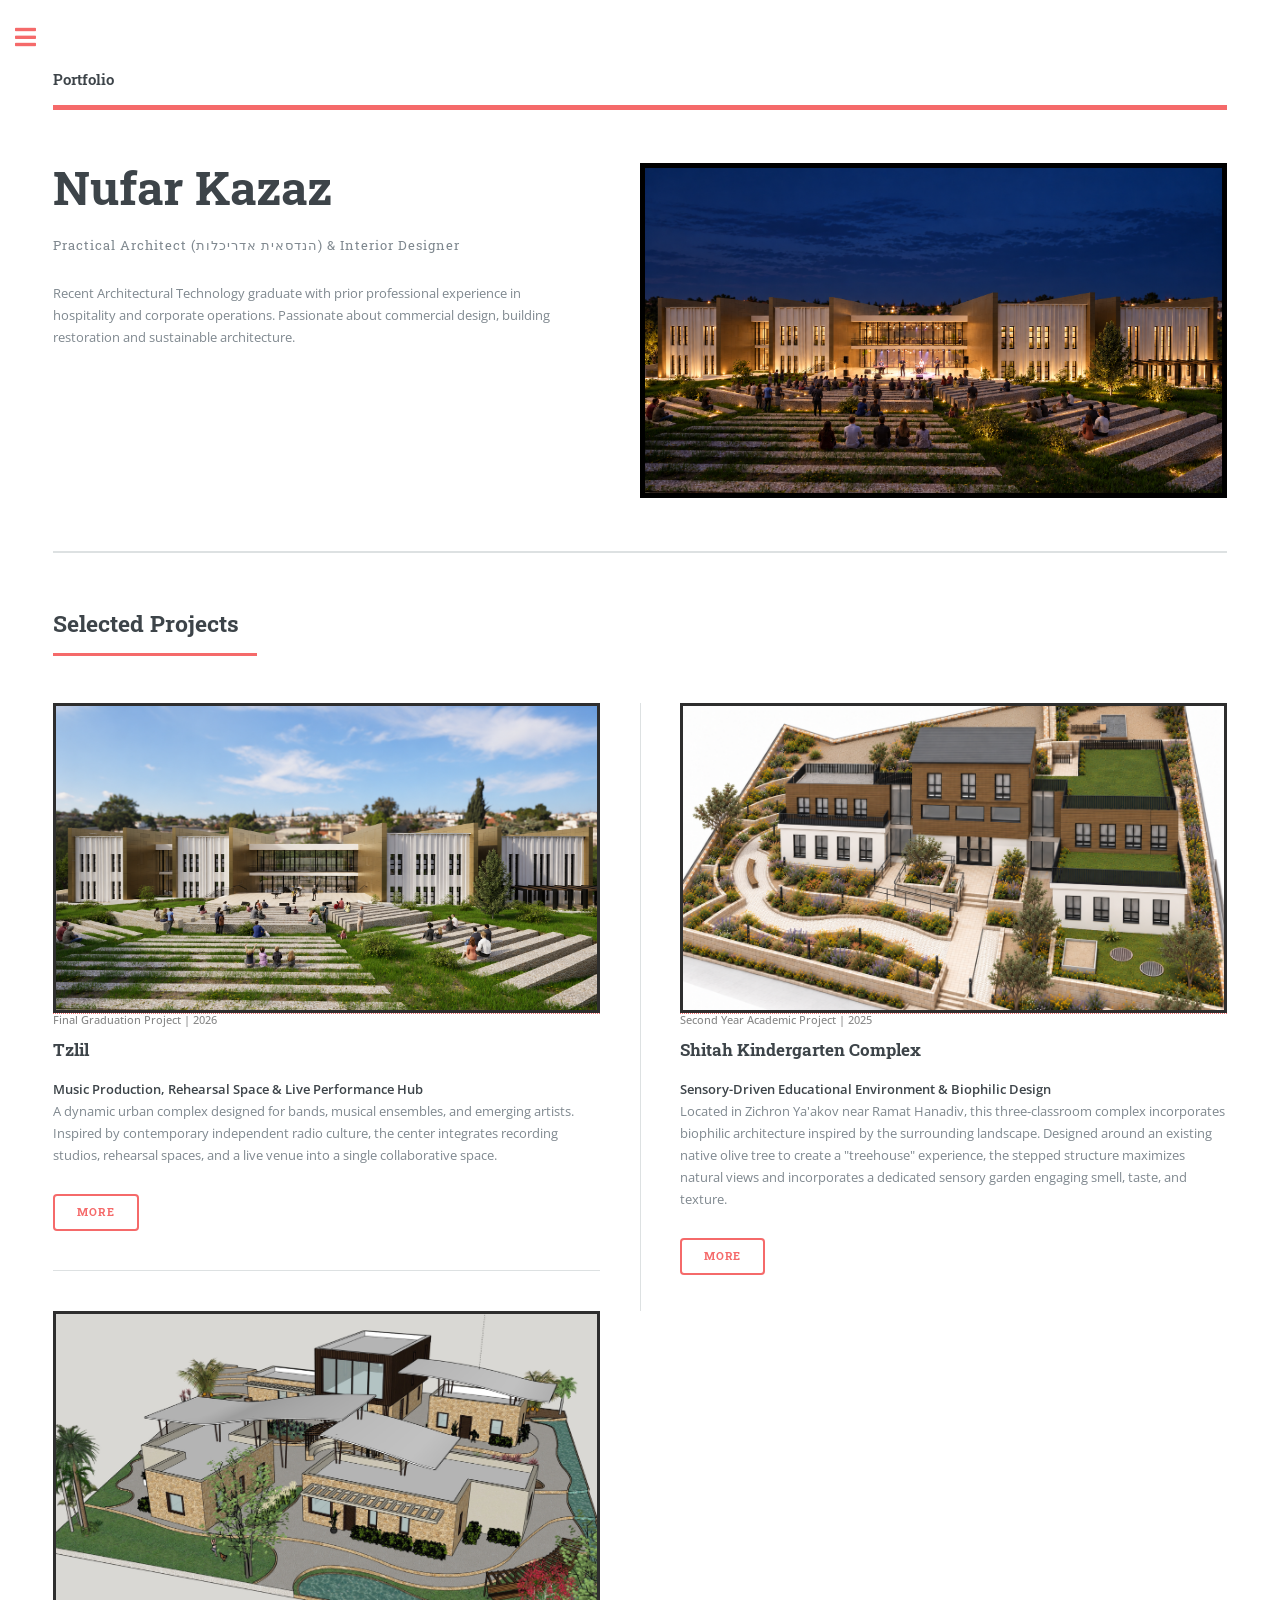
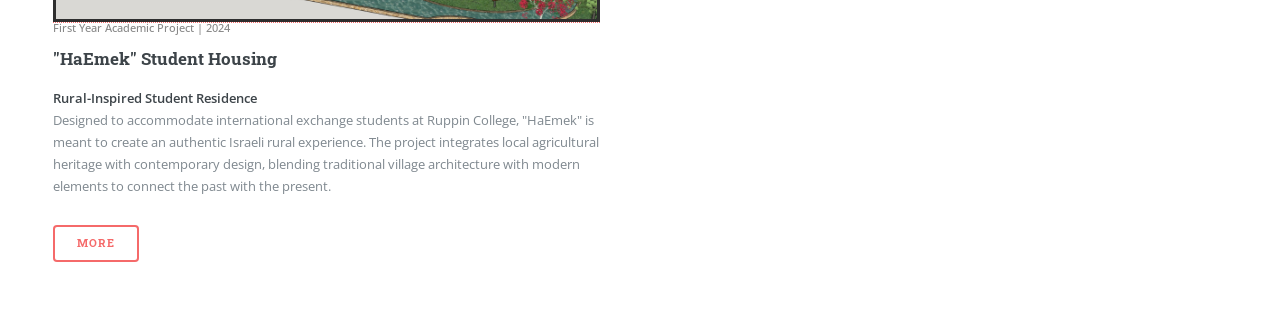
==== index.html @ 07119029 "Refactor index.html structure and content" ====
<!DOCTYPE HTML>
<!--
	Editorial by HTML5 UP
	html5up.net | @ajlkn
	Free for personal and commercial use under the CCA 3.0 license (html5up.net/license)
-->
<html>
	<head>
		<title>Nufar Kazaz | Portfolio</title>
		<meta charset="utf-8" />
		<meta name="viewport" content="width=device-width, initial-scale=1, user-scalable=no" />
		<link rel="stylesheet" href="assets/css/main.css?v=2" />
	</head>
	<body class="is-preload">

		<!-- Wrapper -->
			<div id="wrapper">

				<!-- Main -->
					<div id="main">
						<div class="inner">

							<!-- Header -->
								<header id="header">
									<a href="index.html" class="logo"><strong>Portfolio</strong></a>
									<!-- <ul class="icons">
										<li><a href="#" class="icon brands fa-twitter"><span class="label">Twitter</span></a></li>
										<li><a href="#" class="icon brands fa-facebook-f"><span class="label">Facebook</span></a></li>
										<li><a href="#" class="icon brands fa-snapchat-ghost"><span class="label">Snapchat</span></a></li>
										<li><a href="#" class="icon brands fa-instagram"><span class="label">Instagram</span></a></li>
										<li><a href="#" class="icon brands fa-medium-m"><span class="label">Medium</span></a></li>
									</ul> -->
								</header>

							<!-- Banner -->
								<section id="banner">
									<div class="content">
										<header>
											<h1>Nufar Kazaz</h1>
											<p style="text-transform: none;">Practical Architect (הנדסאית אדריכלות) & Interior Designer</p>
										</header>
										<p><p>Recent Architectural Technology graduate with prior professional experience in hospitality and corporate operations. Passionate about commercial design, building restoration and sustainable architecture.</p>
										<ul class="actions">
  <li>
    <a href="files/Nufar-Kazaz-CV.pdf" target="_blank" rel="noopener noreferrer" class="button big" id="cvButton">
      Professional Experience
    </a>
  </li>
</ul>
									</div>
									<span class="image object" style="border-radius: 0 !important; border: none !important; height: auto !important; background: transparent !important;">
										<img src="images/tzlil_night_render.png" alt="Tzlil Music Complex - Night View" style="border-radius: 0 !important; border: 5px solid #000000 !important; width: 100% !important; height: auto !important; display: block !important;" />
									</span>
								</section>

							<!-- Section: Selected Projects -->
								<section>
									<header class="major">
										<h2>Selected Projects</h2>
									</header>
									<div class="posts">
										<article>
											<a href="tzlil.html" class="image fit"><img src="images/tzlil-cover.png" alt="Tzlil Music Center" /></a>
											<span class="project-tag">Final Graduation Project | 2026</span>
											<h3>Tzlil</h3>
											<p><strong>Music Production, Rehearsal Space & Live Performance Hub</strong><br />
    A dynamic urban complex designed for bands, musical ensembles, and emerging artists. Inspired by contemporary independent radio culture, the center integrates recording studios, rehearsal spaces, and a live venue into a single collaborative space.</p>
											<ul class="actions">
												<li><a href="tzlil.html" class="button">More</a></li>
											</ul>
										</article>
										<article>
											<a href="kindergarten.html" class="image fit"><img src="images/Kindergarten-Complex.png" alt="Shitah Kindergarten Complex" /></a>
											<span class="project-tag">Second Year Academic Project | 2025</span>
											<h3>Shitah Kindergarten Complex</h3>
											<p><strong>Sensory-Driven Educational Environment &amp; Biophilic Design</strong><br />
	Located in Zichron Ya'akov near Ramat Hanadiv, this three-classroom complex incorporates biophilic architecture inspired by the surrounding landscape. Designed around an existing native olive tree to create a "treehouse" experience, the stepped structure maximizes natural views and incorporates a dedicated sensory garden engaging smell, taste, and texture.</p>
											<ul class="actions">
												<li><a href="kindergarten.html" class="button">More</a></li>
											</ul>
										</article>
										<article>
											<a href="haemek.html" class="image fit"><img src="images/haemek-cover.png" alt="HaEmek Student Housing" /></a>
											<span class="project-tag">First Year Academic Project | 2024</span>
											<h3>"HaEmek" Student Housing</h3>
											<p><strong>Rural-Inspired Student Residence</strong><br />
											Designed to accommodate international exchange students at Ruppin College, "HaEmek" is meant to create an authentic Israeli rural experience. The project integrates local agricultural heritage with contemporary design, blending traditional village architecture with modern elements to connect the past with the present.</p>
											<ul class="actions">
												<li><a href="haemek.html" class="button">More</a></li>
											</ul>
										</article>
									</div>
								</section>

						</div>
					</div>

				<!-- Sidebar -->
					<div id="sidebar">
						<div class="inner">

							<!-- Search -->
								<section id="search" class="alt">
									<form method="post" action="#">
										<input type="text" name="query" id="query" placeholder="Search" />
									</form>
								</section>

							<!-- Menu -->
								<nav id="menu">
  <header class="major">
    <h2>Menu</h2>
  </header>
  <ul>
    <li><a href="index.html">Homepage</a></li>
    <li>
      <span class="opener">Academic Projects</span>
      <ul>
        <li><a href="tzlil.html">Tzlil Music Center</a></li>
        <li><a href="kindergarten.html">Shitah Kindergarten</a></li>
        <li><a href="haemek.html">HaEmek Student Housing</a></li>
      </ul>
    </li>
    <li><a href="about.html">About Me</a></li>
  </ul>
</nav>					
							<!-- Section -->
								<section>
									<header class="major">
										<h2>Get in touch</h2>
									</header>					
									<ul class="contact">
										<li class="icon solid fa-envelope"><a href="#">NufarKazaz@gmail.com</a></li>
										<li class="icon solid fa-phone">(+972) (0)52-6721467</li>
										<li class="icon solid fa-home">Ein Carmel<br />
										Israel</li>
									</ul>
								</section>

						 <!-- Footer -->
    <footer id="footer">
      <p class="copyright">&copy; Nufar Kazaz. All rights reserved. Design: <a href="https://html5up.net">HTML5 UP</a>.</p>
    </footer>

						</div>
					</div>

			</div>

		<!-- Scripts -->
			<script src="assets/js/jquery.min.js"></script>
			<script src="assets/js/browser.min.js"></script>
			<script src="assets/js/breakpoints.min.js"></script>
			<script src="assets/js/util.js"></script>
			<script src="assets/js/main.js"></script>

<style>
  #cvButton,
  #cvButton:hover,
  #cvButton:focus,
  #cvButton:active {
    display: inline-block !important;
    background: transparent !important;
    border: 1px solid rgba(255, 255, 255, 0.9) !important;
    box-shadow: none !important;
    color: #ffffff !important;
    padding: 0 2.75rem !important;
    height: 3.5rem !important;
    line-height: 3.5rem !important;
    font-size: 0.9rem !important;
    text-decoration: none !important;
    border-radius: 0 !important;
    outline: none !important;
  }

  .cv-modal {
    position: fixed;
    inset: 0;
    background: rgba(0, 0, 0, 0.7);
    display: none;
    align-items: center;
    justify-content: center;
    z-index: 9999;
    padding: 20px;
  }

  .cv-modal.open {
    display: flex;
  }

  .cv-modal-content {
    position: relative;
    width: min(1000px, 90vw);
    height: min(90vh, 900px);
    background: #fff;
    border-radius: 10px;
    overflow: visible;
    box-shadow: 0 20px 40px rgba(0, 0, 0, 0.25);
  }

  .cv-modal-content iframe {
    width: 100%;
    height: 100%;
    border: 0;
    background: white;
    border-radius: 10px;
  }

  .cv-close {
    position: absolute;
    top: -28px;
    right: -10px;
    z-index: 2;
    border: none;
    background: transparent;
    color: #ffffff;
    width: auto;
    height: auto;
    border-radius: 0;
    font-size: 34px;
    line-height: 1;
    cursor: pointer;
    padding: 0;
    box-shadow: none;
  }

  .cv-close:hover,
  .cv-close:focus {
    color: #f0f0f0;
    background: transparent;
    outline: none;
  }
</style>

<div id="cvModal" class="cv-modal" aria-hidden="true">
  <div class="cv-modal-content" role="dialog" aria-modal="true" aria-label="CV Viewer">
    <button type="button" class="cv-close" aria-label="Close CV">×</button>
    <iframe src="files/Nufar-Kazaz-CV.pdf" title="Nufar Kazaz CV"></iframe>
  </div>
</div>

<script>
  (function () {
    var modal = document.getElementById('cvModal');
    var btn = document.getElementById('cvButton');
    var closeBtn = document.querySelector('.cv-close');

    btn.addEventListener('click', function () {
      modal.classList.add('open');
      modal.setAttribute('aria-hidden', 'false');
    });

    closeBtn.addEventListener('click', function () {
      modal.classList.remove('open');
      modal.setAttribute('aria-hidden', 'true');
    });

    modal.addEventListener('click', function (event) {
      if (event.target === modal) {
        modal.classList.remove('open');
        modal.setAttribute('aria-hidden', 'true');
      }
    });

    document.addEventListener('keydown', function (event) {
      if (event.key === 'Escape') {
        modal.classList.remove('open');
        modal.setAttribute('aria-hidden', 'true');
      }
    });
  }());
</script>
		
	</body>
</html>
---- assets/css/main.css ----
@import url(fontawesome-all.min.css);
@import url("https://fonts.googleapis.com/css?family=Open+Sans:400,600,400italic,600italic|Roboto+Slab:400,700");
/*
	Editorial by HTML5 UP
	html5up.net | @ajlkn
	Free for personal and commercial use under the CCA 3.0 license (html5up.net/license)
*/
html, body, div, span, applet, object,
iframe, h1, h2, h3, h4, h5, h6, p, blockquote,
pre, a, abbr, acronym, address, big, cite,
code, del, dfn, em, img, ins, kbd, q, s, samp,
small, strike, strong, sub, sup, tt, var, b,
u, i, center, dl, dt, dd, ol, ul, li, fieldset,
form, label, legend, table, caption, tbody,
tfoot, thead, tr, th, td, article, aside,
canvas, details, embed, figure, figcaption,
footer, header, hgroup, menu, nav, output, ruby,
section, summary, time, mark, audio, video {
  margin: 0;
  padding: 0;
  border: 0;
  font-size: 100%;
  font: inherit;
  vertical-align: baseline; }

article, aside, details, figcaption, figure,
footer, header, hgroup, menu, nav, section {
  display: block; }

body {
  line-height: 1; }

ol, ul {
  list-style: none; }

blockquote, q {
  quotes: none; }
  blockquote:before, blockquote:after, q:before, q:after {
    content: '';
    content: none; }

table {
  border-collapse: collapse;
  border-spacing: 0; }

body {
  -webkit-text-size-adjust: none; }

mark {
  background-color: transparent;
  color: inherit; }

input::-moz-focus-inner {
  border: 0;
  padding: 0; }

input, select, textarea {
  -moz-appearance: none;
  -webkit-appearance: none;
  -ms-appearance: none;
  appearance: none; }

/* Basic */
@-ms-viewport {
  width: device-width; }

body {
  -ms-overflow-style: scrollbar; }

@media screen and (max-width: 480px) {
  html, body {
    min-width: 320px; } }

html {
  box-sizing: border-box; }

*, *:before, *:after {
  box-sizing: inherit; }

body {
  background: #ffffff; }
  body.is-preload *, body.is-preload *:before, body.is-preload *:after, body.is-resizing *, body.is-resizing *:before, body.is-resizing *:after {
    -moz-animation: none !important;
    -webkit-animation: none !important;
    -ms-animation: none !important;
    animation: none !important;
    -moz-transition: none !important;
    -webkit-transition: none !important;
    -ms-transition: none !important;
    transition: none !important; }

/* Type */
body, input, select, textarea {
  color: #7f888f;
  font-family: "Open Sans", sans-serif;
  font-size: 13pt;
  font-weight: 400;
  line-height: 1.65; }
  @media screen and (max-width: 1680px) {
    body, input, select, textarea {
      font-size: 11pt; } }
  @media screen and (max-width: 1280px) {
    body, input, select, textarea {
      font-size: 10pt; } }
  @media screen and (max-width: 360px) {
    body, input, select, textarea {
      font-size: 9pt; } }

a {
  -moz-transition: color 0.2s ease-in-out, border-bottom-color 0.2s ease-in-out;
  -webkit-transition: color 0.2s ease-in-out, border-bottom-color 0.2s ease-in-out;
  -ms-transition: color 0.2s ease-in-out, border-bottom-color 0.2s ease-in-out;
  transition: color 0.2s ease-in-out, border-bottom-color 0.2s ease-in-out;
  border-bottom: dotted 1px;
  color: #f56a6a;
  text-decoration: none; }
  a:hover {
    border-bottom-color: #f56a6a;
    color: #f56a6a !important; }
    a:hover strong {
      color: inherit; }

strong, b {
  color: #3d4449;
  font-weight: 600; }

em, i {
  font-style: italic; }

p {
  margin: 0 0 2em 0; }

h1, h2, h3, h4, h5, h6 {
  color: #3d4449;
  font-family: "Roboto Slab", serif;
  font-weight: 700;
  line-height: 1.5;
  margin: 0 0 1em 0; }
  h1 a, h2 a, h3 a, h4 a, h5 a, h6 a {
    color: inherit;
    text-decoration: none;
    border-bottom: 0; }

h1 {
  font-size: 4em;
  margin: 0 0 0.5em 0;
  line-height: 1.3; }

h2 {
  font-size: 1.75em; }

h3 {
  font-size: 1.25em; }

h4 {
  font-size: 1.1em; }

h5 {
  font-size: 0.9em; }

h6 {
  font-size: 0.7em; }

@media screen and (max-width: 1680px) {
  h1 {
    font-size: 3.5em; } }

@media screen and (max-width: 980px) {
  h1 {
    font-size: 3.25em; } }

@media screen and (max-width: 736px) {
  h1 {
    font-size: 2em;
    line-height: 1.4; }
  h2 {
    font-size: 1.5em; } }

sub {
  font-size: 0.8em;
  position: relative;
  top: 0.5em; }

sup {
  font-size: 0.8em;
  position: relative;
  top: -0.5em; }

blockquote {
  border-left: solid 3px rgba(210, 215, 217, 0.75);
  font-style: italic;
  margin: 0 0 2em 0;
  padding: 0.5em 0 0.5em 2em; }

code {
  background: rgba(230, 235, 237, 0.25);
  border-radius: 0.375em;
  border: solid 1px rgba(210, 215, 217, 0.75);
  font-family: "Courier New", monospace;
  font-size: 0.9em;
  margin: 0 0.25em;
  padding: 0.25em 0.65em; }

pre {
  -webkit-overflow-scrolling: touch;
  font-family: "Courier New", monospace;
  font-size: 0.9em;
  margin: 0 0 2em 0; }
  pre code {
    display: block;
    line-height: 1.75;
    padding: 1em 1.5em;
    overflow-x: auto; }

hr {
  border: 0;
  border-bottom: solid 1px rgba(210, 215, 217, 0.75);
  margin: 2em 0; }
  hr.major {
    margin: 3em 0; }

.align-left {
  text-align: left; }

.align-center {
  text-align: center; }

.align-right {
  text-align: right; }

/* Row */
.row {
  display: flex;
  flex-wrap: wrap;
  box-sizing: border-box;
  align-items: stretch; }
  .row > * {
    box-sizing: border-box; }
  .row.gtr-uniform > * > :last-child {
    margin-bottom: 0; }
  .row.aln-left {
    justify-content: flex-start; }
  .row.aln-center {
    justify-content: center; }
  .row.aln-right {
    justify-content: flex-end; }
  .row.aln-top {
    align-items: flex-start; }
  .row.aln-middle {
    align-items: center; }
  .row.aln-bottom {
    align-items: flex-end; }
  .row > .imp {
    order: -1; }
  .row > .col-1 {
    width: 8.33333%; }
  .row > .off-1 {
    margin-left: 8.33333%; }
  .row > .col-2 {
    width: 16.66667%; }
  .row > .off-2 {
    margin-left: 16.66667%; }
  .row > .col-3 {
    width: 25%; }
  .row > .off-3 {
    margin-left: 25%; }
  .row > .col-4 {
    width: 33.33333%; }
  .row > .off-4 {
    margin-left: 33.33333%; }
  .row > .col-5 {
    width: 41.66667%; }
  .row > .off-5 {
    margin-left: 41.66667%; }
  .row > .col-6 {
    width: 50%; }
  .row > .off-6 {
    margin-left: 50%; }
  .row > .col-7 {
    width: 58.33333%; }
  .row > .off-7 {
    margin-left: 58.33333%; }
  .row > .col-8 {
    width: 66.66667%; }
  .row > .off-8 {
    margin-left: 66.66667%; }
  .row > .col-9 {
    width: 75%; }
  .row > .off-9 {
    margin-left: 75%; }
  .row > .col-10 {
    width: 83.33333%; }
  .row > .off-10 {
    margin-left: 83.33333%; }
  .row > .col-11 {
    width: 91.66667%; }
  .row > .off-11 {
    margin-left: 91.66667%; }
  .row > .col-12 {
    width: 100%; }
  .row > .off-12 {
    margin-left: 100%; }
  .row.gtr-0 {
    margin-top: 0;
    margin-left: 0em; }
    .row.gtr-0 > * {
      padding: 0 0 0 0em; }
    .row.gtr-0.gtr-uniform {
      margin-top: 0em; }
      .row.gtr-0.gtr-uniform > * {
        padding-top: 0em; }
  .row.gtr-25 {
    margin-top: 0;
    margin-left: -0.375em; }
    .row.gtr-25 > * {
      padding: 0 0 0 0.375em; }
    .row.gtr-25.gtr-uniform {
      margin-top: -0.375em; }
      .row.gtr-25.gtr-uniform > * {
        padding-top: 0.375em; }
  .row.gtr-50 {
    margin-top: 0;
    margin-left: -0.75em; }
    .row.gtr-50 > * {
      padding: 0 0 0 0.75em; }
    .row.gtr-50.gtr-uniform {
      margin-top: -0.75em; }
      .row.gtr-50.gtr-uniform > * {
        padding-top: 0.75em; }
  .row {
    margin-top: 0;
    margin-left: -1.5em; }
    .row > * {
      padding: 0 0 0 1.5em; }
    .row.gtr-uniform {
      margin-top: -1.5em; }
      .row.gtr-uniform > * {
        padding-top: 1.5em; }
  .row.gtr-150 {
    margin-top: 0;
    margin-left: -2.25em; }
    .row.gtr-150 > * {
      padding: 0 0 0 2.25em; }
    .row.gtr-150.gtr-uniform {
      margin-top: -2.25em; }
      .row.gtr-150.gtr-uniform > * {
        padding-top: 2.25em; }
  .row.gtr-200 {
    margin-top: 0;
    margin-left: -3em; }
    .row.gtr-200 > * {
      padding: 0 0 0 3em; }
    .row.gtr-200.gtr-uniform {
      margin-top: -3em; }
      .row.gtr-200.gtr-uniform > * {
        padding-top: 3em; }
  @media screen and (max-width: 1680px) {
    .row {
      display: flex;
      flex-wrap: wrap;
      box-sizing: border-box;
      align-items: stretch; }
      .row > * {
        box-sizing: border-box; }
      .row.gtr-uniform > * > :last-child {
        margin-bottom: 0; }
      .row.aln-left {
        justify-content: flex-start; }
      .row.aln-center {
        justify-content: center; }
      .row.aln-right {
        justify-content: flex-end; }
      .row.aln-top {
        align-items: flex-start; }
      .row.aln-middle {
        align-items: center; }
      .row.aln-bottom {
        align-items: flex-end; }
      .row > .imp-xlarge {
        order: -1; }
      .row > .col-1-xlarge {
        width: 8.33333%; }
      .row > .off-1-xlarge {
        margin-left: 8.33333%; }
      .row > .col-2-xlarge {
        width: 16.66667%; }
      .row > .off-2-xlarge {
        margin-left: 16.66667%; }
      .row > .col-3-xlarge {
        width: 25%; }
      .row > .off-3-xlarge {
        margin-left: 25%; }
      .row > .col-4-xlarge {
        width: 33.33333%; }
      .row > .off-4-xlarge {
        margin-left: 33.33333%; }
      .row > .col-5-xlarge {
        width: 41.66667%; }
      .row > .off-5-xlarge {
        margin-left: 41.66667%; }
      .row > .col-6-xlarge {
        width: 50%; }
      .row > .off-6-xlarge {
        margin-left: 50%; }
      .row > .col-7-xlarge {
        width: 58.33333%; }
      .row > .off-7-xlarge {
        margin-left: 58.33333%; }
      .row > .col-8-xlarge {
        width: 66.66667%; }
      .row > .off-8-xlarge {
        margin-left: 66.66667%; }
      .row > .col-9-xlarge {
        width: 75%; }
      .row > .off-9-xlarge {
        margin-left: 75%; }
      .row > .col-10-xlarge {
        width: 83.33333%; }
      .row > .off-10-xlarge {
        margin-left: 83.33333%; }
      .row > .col-11-xlarge {
        width: 91.66667%; }
      .row > .off-11-xlarge {
        margin-left: 91.66667%; }
      .row > .col-12-xlarge {
        width: 100%; }
      .row > .off-12-xlarge {
        margin-left: 100%; }
      .row.gtr-0 {
        margin-top: 0;
        margin-left: 0em; }
        .row.gtr-0 > * {
          padding: 0 0 0 0em; }
        .row.gtr-0.gtr-uniform {
          margin-top: 0em; }
          .row.gtr-0.gtr-uniform > * {
            padding-top: 0em; }
      .row.gtr-25 {
        margin-top: 0;
        margin-left: -0.375em; }
        .row.gtr-25 > * {
          padding: 0 0 0 0.375em; }
        .row.gtr-25.gtr-uniform {
          margin-top: -0.375em; }
          .row.gtr-25.gtr-uniform > * {
            padding-top: 0.375em; }
      .row.gtr-50 {
        margin-top: 0;
        margin-left: -0.75em; }
        .row.gtr-50 > * {
          padding: 0 0 0 0.75em; }
        .row.gtr-50.gtr-uniform {
          margin-top: -0.75em; }
          .row.gtr-50.gtr-uniform > * {
            padding-top: 0.75em; }
      .row {
        margin-top: 0;
        margin-left: -1.5em; }
        .row > * {
          padding: 0 0 0 1.5em; }
        .row.gtr-uniform {
          margin-top: -1.5em; }
          .row.gtr-uniform > * {
            padding-top: 1.5em; }
      .row.gtr-150 {
        margin-top: 0;
        margin-left: -2.25em; }
        .row.gtr-150 > * {
          padding: 0 0 0 2.25em; }
        .row.gtr-150.gtr-uniform {
          margin-top: -2.25em; }
          .row.gtr-150.gtr-uniform > * {
            padding-top: 2.25em; }
      .row.gtr-200 {
        margin-top: 0;
        margin-left: -3em; }
        .row.gtr-200 > * {
          padding: 0 0 0 3em; }
        .row.gtr-200.gtr-uniform {
          margin-top: -3em; }
          .row.gtr-200.gtr-uniform > * {
            padding-top: 3em; } }
  @media screen and (max-width: 1280px) {
    .row {
      display: flex;
      flex-wrap: wrap;
      box-sizing: border-box;
      align-items: stretch; }
      .row > * {
        box-sizing: border-box; }
      .row.gtr-uniform > * > :last-child {
        margin-bottom: 0; }
      .row.aln-left {
        justify-content: flex-start; }
      .row.aln-center {
        justify-content: center; }
      .row.aln-right {
        justify-content: flex-end; }
      .row.aln-top {
        align-items: flex-start; }
      .row.aln-middle {
        align-items: center; }
      .row.aln-bottom {
        align-items: flex-end; }
      .row > .imp-large {
        order: -1; }
      .row > .col-1-large {
        width: 8.33333%; }
      .row > .off-1-large {
        margin-left: 8.33333%; }
      .row > .col-2-large {
        width: 16.66667%; }
      .row > .off-2-large {
        margin-left: 16.66667%; }
      .row > .col-3-large {
        width: 25%; }
      .row > .off-3-large {
        margin-left: 25%; }
      .row > .col-4-large {
        width: 33.33333%; }
      .row > .off-4-large {
        margin-left: 33.33333%; }
      .row > .col-5-large {
        width: 41.66667%; }
      .row > .off-5-large {
        margin-left: 41.66667%; }
      .row > .col-6-large {
        width: 50%; }
      .row > .off-6-large {
        margin-left: 50%; }
      .row > .col-7-large {
        width: 58.33333%; }
      .row > .off-7-large {
        margin-left: 58.33333%; }
      .row > .col-8-large {
        width: 66.66667%; }
      .row > .off-8-large {
        margin-left: 66.66667%; }
      .row > .col-9-large {
        width: 75%; }
      .row > .off-9-large {
        margin-left: 75%; }
      .row > .col-10-large {
        width: 83.33333%; }
      .row > .off-10-large {
        margin-left: 83.33333%; }
      .row > .col-11-large {
        width: 91.66667%; }
      .row > .off-11-large {
        margin-left: 91.66667%; }
      .row > .col-12-large {
        width: 100%; }
      .row > .off-12-large {
        margin-left: 100%; }
      .row.gtr-0 {
        margin-top: 0;
        margin-left: 0em; }
        .row.gtr-0 > * {
          padding: 0 0 0 0em; }
        .row.gtr-0.gtr-uniform {
          margin-top: 0em; }
          .row.gtr-0.gtr-uniform > * {
            padding-top: 0em; }
      .row.gtr-25 {
        margin-top: 0;
        margin-left: -0.375em; }
        .row.gtr-25 > * {
          padding: 0 0 0 0.375em; }
        .row.gtr-25.gtr-uniform {
          margin-top: -0.375em; }
          .row.gtr-25.gtr-uniform > * {
            padding-top: 0.375em; }
      .row.gtr-50 {
        margin-top: 0;
        margin-left: -0.75em; }
        .row.gtr-50 > * {
          padding: 0 0 0 0.75em; }
        .row.gtr-50.gtr-uniform {
          margin-top: -0.75em; }
          .row.gtr-50.gtr-uniform > * {
            padding-top: 0.75em; }
      .row {
        margin-top: 0;
        margin-left: -1.5em; }
        .row > * {
          padding: 0 0 0 1.5em; }
        .row.gtr-uniform {
          margin-top: -1.5em; }
          .row.gtr-uniform > * {
            padding-top: 1.5em; }
      .row.gtr-150 {
        margin-top: 0;
        margin-left: -2.25em; }
        .row.gtr-150 > * {
          padding: 0 0 0 2.25em; }
        .row.gtr-150.gtr-uniform {
          margin-top: -2.25em; }
          .row.gtr-150.gtr-uniform > * {
            padding-top: 2.25em; }
      .row.gtr-200 {
        margin-top: 0;
        margin-left: -3em; }
        .row.gtr-200 > * {
          padding: 0 0 0 3em; }
        .row.gtr-200.gtr-uniform {
          margin-top: -3em; }
          .row.gtr-200.gtr-uniform > * {
            padding-top: 3em; } }
  @media screen and (max-width: 980px) {
    .row {
      display: flex;
      flex-wrap: wrap;
      box-sizing: border-box;
      align-items: stretch; }
      .row > * {
        box-sizing: border-box; }
      .row.gtr-uniform > * > :last-child {
        margin-bottom: 0; }
      .row.aln-left {
        justify-content: flex-start; }
      .row.aln-center {
        justify-content: center; }
      .row.aln-right {
        justify-content: flex-end; }
      .row.aln-top {
        align-items: flex-start; }
      .row.aln-middle {
        align-items: center; }
      .row.aln-bottom {
        align-items: flex-end; }
      .row > .imp-medium {
        order: -1; }
      .row > .col-1-medium {
        width: 8.33333%; }
      .row > .off-1-medium {
        margin-left: 8.33333%; }
      .row > .col-2-medium {
        width: 16.66667%; }
      .row > .off-2-medium {
        margin-left: 16.66667%; }
      .row > .col-3-medium {
        width: 25%; }
      .row > .off-3-medium {
        margin-left: 25%; }
      .row > .col-4-medium {
        width: 33.33333%; }
      .row > .off-4-medium {
        margin-left: 33.33333%; }
      .row > .col-5-medium {
        width: 41.66667%; }
      .row > .off-5-medium {
        margin-left: 41.66667%; }
      .row > .col-6-medium {
        width: 50%; }
      .row > .off-6-medium {
        margin-left: 50%; }
      .row > .col-7-medium {
        width: 58.33333%; }
      .row > .off-7-medium {
        margin-left: 58.33333%; }
      .row > .col-8-medium {
        width: 66.66667%; }
      .row > .off-8-medium {
        margin-left: 66.66667%; }
      .row > .col-9-medium {
        width: 75%; }
      .row > .off-9-medium {
        margin-left: 75%; }
      .row > .col-10-medium {
        width: 83.33333%; }
      .row > .off-10-medium {
        margin-left: 83.33333%; }
      .row > .col-11-medium {
        width: 91.66667%; }
      .row > .off-11-medium {
        margin-left: 91.66667%; }
      .row > .col-12-medium {
        width: 100%; }
      .row > .off-12-medium {
        margin-left: 100%; }
      .row.gtr-0 {
        margin-top: 0;
        margin-left: 0em; }
        .row.gtr-0 > * {
          padding: 0 0 0 0em; }
        .row.gtr-0.gtr-uniform {
          margin-top: 0em; }
          .row.gtr-0.gtr-uniform > * {
            padding-top: 0em; }
      .row.gtr-25 {
        margin-top: 0;
        margin-left: -0.375em; }
        .row.gtr-25 > * {
          padding: 0 0 0 0.375em; }
        .row.gtr-25.gtr-uniform {
          margin-top: -0.375em; }
          .row.gtr-25.gtr-uniform > * {
            padding-top: 0.375em; }
      .row.gtr-50 {
        margin-top: 0;
        margin-left: -0.75em; }
        .row.gtr-50 > * {
          padding: 0 0 0 0.75em; }
        .row.gtr-50.gtr-uniform {
          margin-top: -0.75em; }
          .row.gtr-50.gtr-uniform > * {
            padding-top: 0.75em; }
      .row {
        margin-top: 0;
        margin-left: -1.5em; }
        .row > * {
          padding: 0 0 0 1.5em; }
        .row.gtr-uniform {
          margin-top: -1.5em; }
          .row.gtr-uniform > * {
            padding-top: 1.5em; }
      .row.gtr-150 {
        margin-top: 0;
        margin-left: -2.25em; }
        .row.gtr-150 > * {
          padding: 0 0 0 2.25em; }
        .row.gtr-150.gtr-uniform {
          margin-top: -2.25em; }
          .row.gtr-150.gtr-uniform > * {
            padding-top: 2.25em; }
      .row.gtr-200 {
        margin-top: 0;
        margin-left: -3em; }
        .row.gtr-200 > * {
          padding: 0 0 0 3em; }
        .row.gtr-200.gtr-uniform {
          margin-top: -3em; }
          .row.gtr-200.gtr-uniform > * {
            padding-top: 3em; } }
  @media screen and (max-width: 736px) {
    .row {
      display: flex;
      flex-wrap: wrap;
      box-sizing: border-box;
      align-items: stretch; }
      .row > * {
        box-sizing: border-box; }
      .row.gtr-uniform > * > :last-child {
        margin-bottom: 0; }
      .row.aln-left {
        justify-content: flex-start; }
      .row.aln-center {
        justify-content: center; }
      .row.aln-right {
        justify-content: flex-end; }
      .row.aln-top {
        align-items: flex-start; }
      .row.aln-middle {
        align-items: center; }
      .row.aln-bottom {
        align-items: flex-end; }
      .row > .imp-small {
        order: -1; }
      .row > .col-1-small {
        width: 8.33333%; }
      .row > .off-1-small {
        margin-left: 8.33333%; }
      .row > .col-2-small {
        width: 16.66667%; }
      .row > .off-2-small {
        margin-left: 16.66667%; }
      .row > .col-3-small {
        width: 25%; }
      .row > .off-3-small {
        margin-left: 25%; }
      .row > .col-4-small {
        width: 33.33333%; }
      .row > .off-4-small {
        margin-left: 33.33333%; }
      .row > .col-5-small {
        width: 41.66667%; }
      .row > .off-5-small {
        margin-left: 41.66667%; }
      .row > .col-6-small {
        width: 50%; }
      .row > .off-6-small {
        margin-left: 50%; }
      .row > .col-7-small {
        width: 58.33333%; }
      .row > .off-7-small {
        margin-left: 58.33333%; }
      .row > .col-8-small {
        width: 66.66667%; }
      .row > .off-8-small {
        margin-left: 66.66667%; }
      .row > .col-9-small {
        width: 75%; }
      .row > .off-9-small {
        margin-left: 75%; }
      .row > .col-10-small {
        width: 83.33333%; }
      .row > .off-10-small {
        margin-left: 83.33333%; }
      .row > .col-11-small {
        width: 91.66667%; }
      .row > .off-11-small {
        margin-left: 91.66667%; }
      .row > .col-12-small {
        width: 100%; }
      .row > .off-12-small {
        margin-left: 100%; }
      .row.gtr-0 {
        margin-top: 0;
        margin-left: 0em; }
        .row.gtr-0 > * {
          padding: 0 0 0 0em; }
        .row.gtr-0.gtr-uniform {
          margin-top: 0em; }
          .row.gtr-0.gtr-uniform > * {
            padding-top: 0em; }
      .row.gtr-25 {
        margin-top: 0;
        margin-left: -0.375em; }
        .row.gtr-25 > * {
          padding: 0 0 0 0.375em; }
        .row.gtr-25.gtr-uniform {
          margin-top: -0.375em; }
          .row.gtr-25.gtr-uniform > * {
            padding-top: 0.375em; }
      .row.gtr-50 {
        margin-top: 0;
        margin-left: -0.75em; }
        .row.gtr-50 > * {
          padding: 0 0 0 0.75em; }
        .row.gtr-50.gtr-uniform {
          margin-top: -0.75em; }
          .row.gtr-50.gtr-uniform > * {
            padding-top: 0.75em; }
      .row {
        margin-top: 0;
        margin-left: -1.5em; }
        .row > * {
          padding: 0 0 0 1.5em; }
        .row.gtr-uniform {
          margin-top: -1.5em; }
          .row.gtr-uniform > * {
            padding-top: 1.5em; }
      .row.gtr-150 {
        margin-top: 0;
        margin-left: -2.25em; }
        .row.gtr-150 > * {
          padding: 0 0 0 2.25em; }
        .row.gtr-150.gtr-uniform {
          margin-top: -2.25em; }
          .row.gtr-150.gtr-uniform > * {
            padding-top: 2.25em; }
      .row.gtr-200 {
        margin-top: 0;
        margin-left: -3em; }
        .row.gtr-200 > * {
          padding: 0 0 0 3em; }
        .row.gtr-200.gtr-uniform {
          margin-top: -3em; }
          .row.gtr-200.gtr-uniform > * {
            padding-top: 3em; } }
  @media screen and (max-width: 480px) {
    .row {
      display: flex;
      flex-wrap: wrap;
      box-sizing: border-box;
      align-items: stretch; }
      .row > * {
        box-sizing: border-box; }
      .row.gtr-uniform > * > :last-child {
        margin-bottom: 0; }
      .row.aln-left {
        justify-content: flex-start; }
      .row.aln-center {
        justify-content: center; }
      .row.aln-right {
        justify-content: flex-end; }
      .row.aln-top {
        align-items: flex-start; }
      .row.aln-middle {
        align-items: center; }
      .row.aln-bottom {
        align-items: flex-end; }
      .row > .imp-xsmall {
        order: -1; }
      .row > .col-1-xsmall {
        width: 8.33333%; }
      .row > .off-1-xsmall {
        margin-left: 8.33333%; }
      .row > .col-2-xsmall {
        width: 16.66667%; }
      .row > .off-2-xsmall {
        margin-left: 16.66667%; }
      .row > .col-3-xsmall {
        width: 25%; }
      .row > .off-3-xsmall {
        margin-left: 25%; }
      .row > .col-4-xsmall {
        width: 33.33333%; }
      .row > .off-4-xsmall {
        margin-left: 33.33333%; }
      .row > .col-5-xsmall {
        width: 41.66667%; }
      .row > .off-5-xsmall {
        margin-left: 41.66667%; }
      .row > .col-6-xsmall {
        width: 50%; }
      .row > .off-6-xsmall {
        margin-left: 50%; }
      .row > .col-7-xsmall {
        width: 58.33333%; }
      .row > .off-7-xsmall {
        margin-left: 58.33333%; }
      .row > .col-8-xsmall {
        width: 66.66667%; }
      .row > .off-8-xsmall {
        margin-left: 66.66667%; }
      .row > .col-9-xsmall {
        width: 75%; }
      .row > .off-9-xsmall {
        margin-left: 75%; }
      .row > .col-10-xsmall {
        width: 83.33333%; }
      .row > .off-10-xsmall {
        margin-left: 83.33333%; }
      .row > .col-11-xsmall {
        width: 91.66667%; }
      .row > .off-11-xsmall {
        margin-left: 91.66667%; }
      .row > .col-12-xsmall {
        width: 100%; }
      .row > .off-12-xsmall {
        margin-left: 100%; }
      .row.gtr-0 {
        margin-top: 0;
        margin-left: 0em; }
        .row.gtr-0 > * {
          padding: 0 0 0 0em; }
        .row.gtr-0.gtr-uniform {
          margin-top: 0em; }
          .row.gtr-0.gtr-uniform > * {
            padding-top: 0em; }
      .row.gtr-25 {
        margin-top: 0;
        margin-left: -0.375em; }
        .row.gtr-25 > * {
          padding: 0 0 0 0.375em; }
        .row.gtr-25.gtr-uniform {
          margin-top: -0.375em; }
          .row.gtr-25.gtr-uniform > * {
            padding-top: 0.375em; }
      .row.gtr-50 {
        margin-top: 0;
        margin-left: -0.75em; }
        .row.gtr-50 > * {
          padding: 0 0 0 0.75em; }
        .row.gtr-50.gtr-uniform {
          margin-top: -0.75em; }
          .row.gtr-50.gtr-uniform > * {
            padding-top: 0.75em; }
      .row {
        margin-top: 0;
        margin-left: -1.5em; }
        .row > * {
          padding: 0 0 0 1.5em; }
        .row.gtr-uniform {
          margin-top: -1.5em; }
          .row.gtr-uniform > * {
            padding-top: 1.5em; }
      .row.gtr-150 {
        margin-top: 0;
        margin-left: -2.25em; }
        .row.gtr-150 > * {
          padding: 0 0 0 2.25em; }
        .row.gtr-150.gtr-uniform {
          margin-top: -2.25em; }
          .row.gtr-150.gtr-uniform > * {
            padding-top: 2.25em; }
      .row.gtr-200 {
        margin-top: 0;
        margin-left: -3em; }
        .row.gtr-200 > * {
          padding: 0 0 0 3em; }
        .row.gtr-200.gtr-uniform {
          margin-top: -3em; }
          .row.gtr-200.gtr-uniform > * {
            padding-top: 3em; } }

/* Section/Article */
section.special, article.special {
  text-align: center; }

header p {
  font-family: "Roboto Slab", serif;
  font-size: 1em;
  font-weight: 400;
  letter-spacing: 0.075em;
  margin-top: -0.5em;
  text-transform: uppercase; }

header.major > :last-child {
  border-bottom: solid 3px #f56a6a;
  display: inline-block;
  margin: 0 0 2em 0;
  padding: 0 0.75em 0.5em 0; }

header.main > :last-child {
  margin: 0 0 1em 0; }

/* Form */
form {
  margin: 0 0 2em 0; }

label {
  color: #3d4449;
  display: block;
  font-size: 0.9em;
  font-weight: 600;
  margin: 0 0 1em 0; }

input[type="text"],
input[type="password"],
input[type="email"],
input[type="tel"],
input[type="search"],
input[type="url"],
select,
textarea {
  -moz-appearance: none;
  -webkit-appearance: none;
  -ms-appearance: none;
  appearance: none;
  background: #ffffff;
  border-radius: 0.375em;
  border: none;
  border: solid 1px rgba(210, 215, 217, 0.75);
  color: inherit;
  display: block;
  outline: 0;
  padding: 0 1em;
  text-decoration: none;
  width: 100%; }
  input[type="text"]:invalid,
  input[type="password"]:invalid,
  input[type="email"]:invalid,
  input[type="tel"]:invalid,
  input[type="search"]:invalid,
  input[type="url"]:invalid,
  select:invalid,
  textarea:invalid {
    box-shadow: none; }
  input[type="text"]:focus,
  input[type="password"]:focus,
  input[type="email"]:focus,
  input[type="tel"]:focus,
  input[type="search"]:focus,
  input[type="url"]:focus,
  select:focus,
  textarea:focus {
    border-color: #f56a6a;
    box-shadow: 0 0 0 1px #f56a6a; }

select {
  background-image: url("data:image/svg+xml;charset=utf8,%3Csvg xmlns='http://www.w3.org/2000/svg' width='40' height='40' preserveAspectRatio='none' viewBox='0 0 40 40'%3E%3Cpath d='M9.4,12.3l10.4,10.4l10.4-10.4c0.2-0.2,0.5-0.4,0.9-0.4c0.3,0,0.6,0.1,0.9,0.4l3.3,3.3c0.2,0.2,0.4,0.5,0.4,0.9 c0,0.4-0.1,0.6-0.4,0.9L20.7,31.9c-0.2,0.2-0.5,0.4-0.9,0.4c-0.3,0-0.6-0.1-0.9-0.4L4.3,17.3c-0.2-0.2-0.4-0.5-0.4-0.9 c0-0.4,0.1-0.6,0.4-0.9l3.3-3.3c0.2-0.2,0.5-0.4,0.9-0.4S9.1,12.1,9.4,12.3z' fill='rgba(210, 215, 217, 0.75)' /%3E%3C/svg%3E");
  background-size: 1.25em;
  background-repeat: no-repeat;
  background-position: calc(100% - 1em) center;
  height: 2.75em;
  padding-right: 2.75em;
  text-overflow: ellipsis; }
  select option {
    color: #3d4449;
    background: #ffffff; }
  select:focus::-ms-value {
    background-color: transparent; }
  select::-ms-expand {
    display: none; }

input[type="text"],
input[type="password"],
input[type="email"],
input[type="tel"],
input[type="search"],
input[type="url"],
select {
  height: 2.75em; }

textarea {
  padding: 0.75em 1em; }

input[type="checkbox"],
input[type="radio"] {
  -moz-appearance: none;
  -webkit-appearance: none;
  -ms-appearance: none;
  appearance: none;
  display: block;
  float: left;
  margin-right: -2em;
  opacity: 0;
  width: 1em;
  z-index: -1; }
  input[type="checkbox"] + label,
  input[type="radio"] + label {
    text-decoration: none;
    color: #7f888f;
    cursor: pointer;
    display: inline-block;
    font-size: 1em;
    font-weight: 400;
    padding-left: 2.4em;
    padding-right: 0.75em;
    position: relative; }
    input[type="checkbox"] + label:before,
    input[type="radio"] + label:before {
      -moz-osx-font-smoothing: grayscale;
      -webkit-font-smoothing: antialiased;
      display: inline-block;
      font-style: normal;
      font-variant: normal;
      text-rendering: auto;
      line-height: 1;
      text-transform: none !important;
      font-family: 'Font Awesome 5 Free';
      font-weight: 900; }
    input[type="checkbox"] + label:before,
    input[type="radio"] + label:before {
      background: #ffffff;
      border-radius: 0.375em;
      border: solid 1px rgba(210, 215, 217, 0.75);
      content: '';
      display: inline-block;
      font-size: 0.8em;
      height: 2.0625em;
      left: 0;
      line-height: 2.0625em;
      position: absolute;
      text-align: center;
      top: 0;
      width: 2.0625em; }
  input[type="checkbox"]:checked + label:before,
  input[type="radio"]:checked + label:before {
    background: #3d4449;
    border-color: #3d4449;
    color: #ffffff;
    content: '\f00c'; }
  input[type="checkbox"]:focus + label:before,
  input[type="radio"]:focus + label:before {
    border-color: #f56a6a;
    box-shadow: 0 0 0 1px #f56a6a; }

input[type="checkbox"] + label:before {
  border-radius: 0.375em; }

input[type="radio"] + label:before {
  border-radius: 100%; }

::-webkit-input-placeholder {
  color: #9fa3a6 !important;
  opacity: 1.0; }

:-moz-placeholder {
  color: #9fa3a6 !important;
  opacity: 1.0; }

::-moz-placeholder {
  color: #9fa3a6 !important;
  opacity: 1.0; }

:-ms-input-placeholder {
  color: #9fa3a6 !important;
  opacity: 1.0; }

/* Box */
.box {
  border-radius: 0.375em;
  border: solid 1px rgba(210, 215, 217, 0.75);
  margin-bottom: 2em;
  padding: 1.5em; }
  .box > :last-child,
  .box > :last-child > :last-child,
  .box > :last-child > :last-child > :last-child {
    margin-bottom: 0; }
  .box.alt {
    border: 0;
    border-radius: 0;
    padding: 0; }

/* Icon */
.icon {
  text-decoration: none;
  border-bottom: none;
  position: relative; }
  .icon:before {
    -moz-osx-font-smoothing: grayscale;
    -webkit-font-smoothing: antialiased;
    display: inline-block;
    font-style: normal;
    font-variant: normal;
    text-rendering: auto;
    line-height: 1;
    text-transform: none !important;
    font-family: 'Font Awesome 5 Free';
    font-weight: 400; }
  .icon > .label {
    display: none; }
  .icon:before {
    line-height: inherit; }
  .icon.solid:before {
    font-weight: 900; }
  .icon.brands:before {
    font-family: 'Font Awesome 5 Brands'; }

/* Image */
.image {
  border-radius: 0em;
  border: 10;
  display: inline-block;
  position: relative; }
  .image img {
    border-radius: 0em;
    display: block; }
  .image.left, .image.right {
    max-width: 40%; }
    .image.left img, .image.right img {
      width: 100%; }
  .image.left {
    float: left;
    padding: 0 1.5em 1em 0;
    top: 0.25em; }
  .image.right {
    float: right;
    padding: 0 0 1em 1.5em;
    top: 0.25em; }
  .image.fit {
    display: block;
    margin: 0 0 2em 0;
    width: 100%; }
    .image.fit img {
      width: 100%; }
  .image.main {
    display: block;
    margin: 0 0 3em 0;
    width: 100%; }
    .image.main img {
      width: 100%; }

a.image {
  overflow: hidden; }
  a.image img {
    -moz-transition: -moz-transform 0.2s ease;
    -webkit-transition: -webkit-transform 0.2s ease;
    -ms-transition: -ms-transform 0.2s ease;
    transition: transform 0.2s ease; }
  a.image:hover img {
    -moz-transform: scale(1.075);
    -webkit-transform: scale(1.075);
    -ms-transform: scale(1.075);
    transform: scale(1.075); }

/* List */
ol {
  list-style: decimal;
  margin: 0 0 2em 0;
  padding-left: 1.25em; }
  ol li {
    padding-left: 0.25em; }

ul {
  list-style: disc;
  margin: 0 0 2em 0;
  padding-left: 1em; }
  ul li {
    padding-left: 0.5em; }
  ul.alt {
    list-style: none;
    padding-left: 0; }
    ul.alt li {
      border-top: solid 1px rgba(210, 215, 217, 0.75);
      padding: 0.5em 0; }
      ul.alt li:first-child {
        border-top: 0;
        padding-top: 0; }

dl {
  margin: 0 0 2em 0; }
  dl dt {
    display: block;
    font-weight: 600;
    margin: 0 0 1em 0; }
  dl dd {
    margin-left: 2em; }

/* Actions */
ul.actions {
  display: -moz-flex;
  display: -webkit-flex;
  display: -ms-flex;
  display: flex;
  cursor: default;
  list-style: none;
  margin-left: -1em;
  padding-left: 0; }
  ul.actions li {
    padding: 0 0 0 1em;
    vertical-align: middle; }
  ul.actions.special {
    -moz-justify-content: center;
    -webkit-justify-content: center;
    -ms-justify-content: center;
    justify-content: center;
    width: 100%;
    margin-left: 0; }
    ul.actions.special li:first-child {
      padding-left: 0; }
  ul.actions.stacked {
    -moz-flex-direction: column;
    -webkit-flex-direction: column;
    -ms-flex-direction: column;
    flex-direction: column;
    margin-left: 0; }
    ul.actions.stacked li {
      padding: 1.3em 0 0 0; }
      ul.actions.stacked li:first-child {
        padding-top: 0; }
  ul.actions.fit {
    width: calc(100% + 1em); }
    ul.actions.fit li {
      -moz-flex-grow: 1;
      -webkit-flex-grow: 1;
      -ms-flex-grow: 1;
      flex-grow: 1;
      -moz-flex-shrink: 1;
      -webkit-flex-shrink: 1;
      -ms-flex-shrink: 1;
      flex-shrink: 1;
      width: 100%; }
      ul.actions.fit li > * {
        width: 100%; }
    ul.actions.fit.stacked {
      width: 100%; }

/* Icons */
ul.icons {
  cursor: default;
  list-style: none;
  padding-left: 0; }
  ul.icons li {
    display: inline-block;
    padding: 0 1em 0 0; }
    ul.icons li:last-child {
      padding-right: 0; }
    ul.icons li .icon {
      color: inherit; }
      ul.icons li .icon:before {
        font-size: 1.25em; }

/* Contact */
ul.contact {
  list-style: none;
  padding: 0; }
  ul.contact li {
    text-decoration: none;
    border-top: solid 1px rgba(210, 215, 217, 0.75);
    margin: 1.5em 0 0 0;
    padding: 1.5em 0 0 3em;
    position: relative; }
    ul.contact li:before {
      -moz-osx-font-smoothing: grayscale;
      -webkit-font-smoothing: antialiased;
      display: inline-block;
      font-style: normal;
      font-variant: normal;
      text-rendering: auto;
      line-height: 1;
      text-transform: none !important;
      font-family: 'Font Awesome 5 Free';
      font-weight: 400; }
    ul.contact li:before {
      color: #f56a6a;
      display: inline-block;
      font-size: 1.5em;
      height: 1.125em;
      left: 0;
      line-height: 1.125em;
      position: absolute;
      text-align: center;
      top: 1em;
      width: 1.5em; }
    ul.contact li:first-child {
      border-top: 0;
      margin-top: 0;
      padding-top: 0; }
      ul.contact li:first-child:before {
        top: 0; }
    ul.contact li a {
      color: inherit; }

/* Pagination */
ul.pagination {
  cursor: default;
  list-style: none;
  padding-left: 0; }
  ul.pagination li {
    display: inline-block;
    padding-left: 0;
    vertical-align: middle; }
    ul.pagination li > .page {
      -moz-transition: background-color 0.2s ease-in-out, color 0.2s ease-in-out;
      -webkit-transition: background-color 0.2s ease-in-out, color 0.2s ease-in-out;
      -ms-transition: background-color 0.2s ease-in-out, color 0.2s ease-in-out;
      transition: background-color 0.2s ease-in-out, color 0.2s ease-in-out;
      border-bottom: 0;
      border-radius: 0.375em;
      display: inline-block;
      font-size: 0.8em;
      font-weight: 600;
      height: 2em;
      line-height: 2em;
      margin: 0 0.125em;
      min-width: 2em;
      padding: 0 0.5em;
      text-align: center; }
      ul.pagination li > .page.active {
        background-color: #f56a6a;
        color: #ffffff !important; }
        ul.pagination li > .page.active:hover {
          background-color: #f67878; }
        ul.pagination li > .page.active:active {
          background-color: #f45c5c; }
    ul.pagination li:first-child {
      padding-right: 0.75em; }
    ul.pagination li:last-child {
      padding-left: 0.75em; }
  @media screen and (max-width: 480px) {
    ul.pagination li:nth-child(n+2):nth-last-child(n+2) {
      display: none; }
    ul.pagination li:first-child {
      padding-right: 0; } }

/* Table */
.table-wrapper {
  -webkit-overflow-scrolling: touch;
  overflow-x: auto; }

table {
  margin: 0 0 2em 0;
  width: 100%; }
  table tbody tr {
    border: solid 1px rgba(210, 215, 217, 0.75);
    border-left: 0;
    border-right: 0; }
    table tbody tr:nth-child(2n + 1) {
      background-color: rgba(230, 235, 237, 0.25); }
  table td {
    padding: 0.75em 0.75em; }
  table th {
    color: #3d4449;
    font-size: 0.9em;
    font-weight: 600;
    padding: 0 0.75em 0.75em 0.75em;
    text-align: left; }
  table thead {
    border-bottom: solid 2px rgba(210, 215, 217, 0.75); }
  table tfoot {
    border-top: solid 2px rgba(210, 215, 217, 0.75); }
  table.alt {
    border-collapse: separate; }
    table.alt tbody tr td {
      border: solid 1px rgba(210, 215, 217, 0.75);
      border-left-width: 0;
      border-top-width: 0; }
      table.alt tbody tr td:first-child {
        border-left-width: 1px; }
    table.alt tbody tr:first-child td {
      border-top-width: 1px; }
    table.alt thead {
      border-bottom: 0; }
    table.alt tfoot {
      border-top: 0; }

/* Button */
input[type="submit"],
input[type="reset"],
input[type="button"],
button,
.button {
  -moz-appearance: none;
  -webkit-appearance: none;
  -ms-appearance: none;
  appearance: none;
  -moz-transition: background-color 0.2s ease-in-out, color 0.2s ease-in-out;
  -webkit-transition: background-color 0.2s ease-in-out, color 0.2s ease-in-out;
  -ms-transition: background-color 0.2s ease-in-out, color 0.2s ease-in-out;
  transition: background-color 0.2s ease-in-out, color 0.2s ease-in-out;
  background-color: transparent;
  border-radius: 0.375em;
  border: 0;
  box-shadow: inset 0 0 0 2px #f56a6a;
  color: #f56a6a !important;
  cursor: pointer;
  display: inline-block;
  font-family: "Roboto Slab", serif;
  font-size: 0.8em;
  font-weight: 700;
  height: 3.5em;
  letter-spacing: 0.075em;
  line-height: 3.5em;
  padding: 0 2.25em;
  text-align: center;
  text-decoration: none;
  text-transform: uppercase;
  white-space: nowrap; }
  input[type="submit"]:hover,
  input[type="reset"]:hover,
  input[type="button"]:hover,
  button:hover,
  .button:hover {
    background-color: rgba(245, 106, 106, 0.05); }
  input[type="submit"]:active,
  input[type="reset"]:active,
  input[type="button"]:active,
  button:active,
  .button:active {
    background-color: rgba(245, 106, 106, 0.15); }
  input[type="submit"].icon:before,
  input[type="reset"].icon:before,
  input[type="button"].icon:before,
  button.icon:before,
  .button.icon:before {
    margin-right: 0.5em; }
  input[type="submit"].fit,
  input[type="reset"].fit,
  input[type="button"].fit,
  button.fit,
  .button.fit {
    width: 100%; }
  input[type="submit"].small,
  input[type="reset"].small,
  input[type="button"].small,
  button.small,
  .button.small {
    font-size: 0.6em; }
  input[type="submit"].large,
  input[type="reset"].large,
  input[type="button"].large,
  button.large,
  .button.large {
    font-size: 1em;
    height: 3.65em;
    line-height: 3.65em; }
  input[type="submit"].primary,
  input[type="reset"].primary,
  input[type="button"].primary,
  button.primary,
  .button.primary {
    background-color: #f56a6a;
    box-shadow: none;
    color: #ffffff !important; }
    input[type="submit"].primary:hover,
    input[type="reset"].primary:hover,
    input[type="button"].primary:hover,
    button.primary:hover,
    .button.primary:hover {
      background-color: #f67878; }
    input[type="submit"].primary:active,
    input[type="reset"].primary:active,
    input[type="button"].primary:active,
    button.primary:active,
    .button.primary:active {
      background-color: #f45c5c; }
  input[type="submit"].disabled, input[type="submit"]:disabled,
  input[type="reset"].disabled,
  input[type="reset"]:disabled,
  input[type="button"].disabled,
  input[type="button"]:disabled,
  button.disabled,
  button:disabled,
  .button.disabled,
  .button:disabled {
    pointer-events: none;
    opacity: 0.25; }

/* Mini Posts */
.mini-posts article {
  border-top: solid 1px rgba(210, 215, 217, 0.75);
  margin-top: 2em;
  padding-top: 2em; }
  .mini-posts article .image {
    display: block;
    margin: 0 0 1.5em 0; }
    .mini-posts article .image img {
      display: block;
      width: 100%; }
  .mini-posts article:first-child {
    border-top: 0;
    margin-top: 0;
    padding-top: 0; }

/* Features */
.features {
  display: -moz-flex;
  display: -webkit-flex;
  display: -ms-flex;
  display: flex;
  -moz-flex-wrap: wrap;
  -webkit-flex-wrap: wrap;
  -ms-flex-wrap: wrap;
  flex-wrap: wrap;
  margin: 0 0 2em -3em;
  width: calc(100% + 3em); }
  .features article {
    -moz-align-items: center;
    -webkit-align-items: center;
    -ms-align-items: center;
    align-items: center;
    display: -moz-flex;
    display: -webkit-flex;
    display: -ms-flex;
    display: flex;
    margin: 0 0 3em 3em;
    position: relative;
    width: calc(50% - 3em); }
    .features article:nth-child(2n - 1) {
      margin-right: 1.5em; }
    .features article:nth-child(2n) {
      margin-left: 1.5em; }
    .features article:nth-last-child(1), .features article:nth-last-child(2) {
      margin-bottom: 0; }
    .features article .icon {
      -moz-flex-grow: 0;
      -webkit-flex-grow: 0;
      -ms-flex-grow: 0;
      flex-grow: 0;
      -moz-flex-shrink: 0;
      -webkit-flex-shrink: 0;
      -ms-flex-shrink: 0;
      flex-shrink: 0;
      display: block;
      height: 10em;
      line-height: 10em;
      margin: 0 2em 0 0;
      text-align: center;
      width: 10em; }
      .features article .icon:before {
        color: #f56a6a;
        font-size: 2.75rem;
        position: relative;
        top: 0.05em; }
      .features article .icon:after {
        -moz-transform: rotate(45deg);
        -webkit-transform: rotate(45deg);
        -ms-transform: rotate(45deg);
        transform: rotate(45deg);
        border-radius: 0.25rem;
        border: solid 2px rgba(210, 215, 217, 0.75);
        content: '';
        display: block;
        height: 7em;
        left: 50%;
        margin: -3.5em 0 0 -3.5em;
        position: absolute;
        top: 50%;
        width: 7em; }
    .features article .content {
      -moz-flex-grow: 1;
      -webkit-flex-grow: 1;
      -ms-flex-grow: 1;
      flex-grow: 1;
      -moz-flex-shrink: 1;
      -webkit-flex-shrink: 1;
      -ms-flex-shrink: 1;
      flex-shrink: 1;
      width: 100%; }
      .features article .content > :last-child {
        margin-bottom: 0; }
  @media screen and (max-width: 980px) {
    .features {
      margin: 0 0 2em 0;
      width: 100%; }
      .features article {
        margin: 0 0 3em 0;
        width: 100%; }
        .features article:nth-child(2n - 1) {
          margin-right: 0; }
        .features article:nth-child(2n) {
          margin-left: 0; }
        .features article:nth-last-child(1), .features article:nth-last-child(2) {
          margin-bottom: 3em; }
        .features article:last-child {
          margin-bottom: 0; }
        .features article .icon {
          height: 8em;
          line-height: 8em;
          width: 8em; }
          .features article .icon:before {
            font-size: 2.25rem; }
          .features article .icon:after {
            height: 6em;
            margin: -3em 0 0 -3em;
            width: 6em; } }
  @media screen and (max-width: 480px) {
    .features article {
      -moz-flex-direction: column;
      -webkit-flex-direction: column;
      -ms-flex-direction: column;
      flex-direction: column;
      -moz-align-items: -moz-flex-start;
      -webkit-align-items: -webkit-flex-start;
      -ms-align-items: -ms-flex-start;
      align-items: flex-start; }
      .features article .icon {
        height: 6em;
        line-height: 6em;
        margin: 0 0 1.5em 0;
        width: 6em; }
        .features article .icon:before {
          font-size: 1.5rem; }
        .features article .icon:after {
          height: 4em;
          margin: -2em 0 0 -2em;
          width: 4em; } }
  @media screen and (max-width: 480px) {
    .features article .icon:before {
      font-size: 1.25rem; } }

/* Posts */
.posts {
  display: -moz-flex;
  display: -webkit-flex;
  display: -ms-flex;
  display: flex;
  -moz-flex-wrap: wrap;
  -webkit-flex-wrap: wrap;
  -ms-flex-wrap: wrap;
  flex-wrap: wrap;
  margin: 0 0 2em -6em;
  width: calc(100% + 6em); }
  .posts article {
    -moz-flex-grow: 0;
    -webkit-flex-grow: 0;
    -ms-flex-grow: 0;
    flex-grow: 0;
    -moz-flex-shrink: 1;
    -webkit-flex-shrink: 1;
    -ms-flex-shrink: 1;
    flex-shrink: 1;
    margin: 0 0 6em 6em;
    position: relative;
    width: calc(33.33333% - 6em); }
    .posts article:before {
      background: rgba(210, 215, 217, 0.75);
      content: '';
      display: block;
      height: calc(100% + 6em);
      left: -3em;
      position: absolute;
      top: 0;
      width: 1px; }
    .posts article:after {
      background: rgba(210, 215, 217, 0.75);
      bottom: -3em;
      content: '';
      display: block;
      height: 1px;
      position: absolute;
      right: 0;
      width: calc(100% + 6em); }
    .posts article > :last-child {
      margin-bottom: 0; }
    .posts article .image {
      display: block;
      margin: 0 0 2em 0; }
      .posts article .image img {
        display: block;
        width: 100%; }
  @media screen and (min-width: 1681px) {
    .posts article:nth-child(3n + 1):before {
      display: none; }
    .posts article:nth-child(3n + 1):after {
      width: 100%; }
    .posts article:nth-last-child(1), .posts article:nth-last-child(2), .posts article:nth-last-child(3) {
      margin-bottom: 0; }
      .posts article:nth-last-child(1):before, .posts article:nth-last-child(2):before, .posts article:nth-last-child(3):before {
        height: 100%; }
      .posts article:nth-last-child(1):after, .posts article:nth-last-child(2):after, .posts article:nth-last-child(3):after {
        display: none; } }
  @media screen and (max-width: 1680px) {
    .posts article {
      width: calc(50% - 6em); }
      .posts article:nth-last-child(3) {
        margin-bottom: 6em; } }
  @media screen and (min-width: 481px) and (max-width: 1680px) {
    .posts article:nth-child(2n + 1):before {
      display: none; }
    .posts article:nth-child(2n + 1):after {
      width: 100%; }
    .posts article:nth-last-child(1), .posts article:nth-last-child(2) {
      margin-bottom: 0; }
      .posts article:nth-last-child(1):before, .posts article:nth-last-child(2):before {
        height: 100%; }
      .posts article:nth-last-child(1):after, .posts article:nth-last-child(2):after {
        display: none; } }
  @media screen and (max-width: 736px) {
    .posts {
      margin: 0 0 2em -4.5em;
      width: calc(100% + 4.5em); }
      .posts article {
        margin: 0 0 4.5em 4.5em;
        width: calc(50% - 4.5em); }
        .posts article:before {
          height: calc(100% + 4.5em);
          left: -2.25em; }
        .posts article:after {
          bottom: -2.25em;
          width: calc(100% + 4.5em); }
        .posts article:nth-last-child(3) {
          margin-bottom: 4.5em; } }
  @media screen and (max-width: 480px) {
    .posts {
      margin: 0 0 2em 0;
      width: 100%; }
      .posts article {
        margin: 0 0 4.5em 0;
        width: 100%; }
        .posts article:before {
          display: none; }
        .posts article:after {
          width: 100%; }
        .posts article:last-child {
          margin-bottom: 0; }
          .posts article:last-child:after {
            display: none; } }

/* Wrapper */
#wrapper {
  display: -moz-flex;
  display: -webkit-flex;
  display: -ms-flex;
  display: flex;
  -moz-flex-direction: row-reverse;
  -webkit-flex-direction: row-reverse;
  -ms-flex-direction: row-reverse;
  flex-direction: row-reverse;
  min-height: 100vh; }

/* Main */
#main {
  -moz-flex-grow: 1;
  -webkit-flex-grow: 1;
  -ms-flex-grow: 1;
  flex-grow: 1;
  -moz-flex-shrink: 1;
  -webkit-flex-shrink: 1;
  -ms-flex-shrink: 1;
  flex-shrink: 1;
  width: 100%; }
  #main > .inner {
    padding: 0 6em 0.1em 6em ;
    margin: 0 auto;
    max-width: 110em; }
    #main > .inner > section {
      padding: 6em 0 4em 0 ;
      border-top: solid 2px rgba(210, 215, 217, 0.75); }
      #main > .inner > section:first-of-type {
        border-top: 0 !important; }
  @media screen and (max-width: 1680px) {
    #main > .inner {
      padding: 0 5em 0.1em 5em ; }
      #main > .inner > section {
        padding: 5em 0 3em 0 ; } }
  @media screen and (max-width: 1280px) {
    #main > .inner {
      padding: 0 4em 0.1em 4em ; }
      #main > .inner > section {
        padding: 4em 0 2em 0 ; } }
  @media screen and (max-width: 736px) {
    #main > .inner {
      padding: 0 2em 0.1em 2em ; }
      #main > .inner > section {
        padding: 3em 0 1em 0 ; } }

/* Sidebar */
#search form {
  text-decoration: none;
  position: relative; }
  #search form:before {
    -moz-osx-font-smoothing: grayscale;
    -webkit-font-smoothing: antialiased;
    display: inline-block;
    font-style: normal;
    font-variant: normal;
    text-rendering: auto;
    line-height: 1;
    text-transform: none !important;
    font-family: 'Font Awesome 5 Free';
    font-weight: 900; }
  #search form:before {
    -moz-transform: scaleX(-1);
    -webkit-transform: scaleX(-1);
    -ms-transform: scaleX(-1);
    transform: scaleX(-1);
    color: #7f888f;
    content: '\f002';
    cursor: default;
    display: block;
    font-size: 1.5em;
    height: 2em;
    line-height: 2em;
    opacity: 0.325;
    position: absolute;
    right: 0;
    text-align: center;
    top: 0;
    width: 2em; }
  #search form input[type="text"] {
    padding-right: 2.75em; }

#sidebar {
  -moz-flex-grow: 0;
  -webkit-flex-grow: 0;
  -ms-flex-grow: 0;
  flex-grow: 0;
  -moz-flex-shrink: 0;
  -webkit-flex-shrink: 0;
  -ms-flex-shrink: 0;
  flex-shrink: 0;
  -moz-transition: margin-left 0.5s ease, box-shadow 0.5s ease;
  -webkit-transition: margin-left 0.5s ease, box-shadow 0.5s ease;
  -ms-transition: margin-left 0.5s ease, box-shadow 0.5s ease;
  transition: margin-left 0.5s ease, box-shadow 0.5s ease;
  background-color: #f5f6f7;
  font-size: 0.9em;
  position: relative;
  width: 26em; }
  #sidebar h2 {
    font-size: 1.38889em; }
  #sidebar > .inner {
    padding: 2.22222em 2.22222em 2.44444em 2.22222em ;
    position: relative;
    width: 26em; }
    #sidebar > .inner > * {
      border-bottom: solid 2px rgba(210, 215, 217, 0.75);
      margin: 0 0 3.5em 0;
      padding: 0 0 3.5em 0; }
      #sidebar > .inner > * > :last-child {
        margin-bottom: 0; }
      #sidebar > .inner > *:last-child {
        border-bottom: 0;
        margin-bottom: 0;
        padding-bottom: 0; }
    #sidebar > .inner > .alt {
      background-color: #eff1f2;
      border-bottom: 0;
      margin: -2.22222em 0 4.44444em -2.22222em;
      padding: 2.22222em;
      width: calc(100% + 4.44444em); }
  #sidebar .toggle {
    text-decoration: none;
    -moz-transition: left 0.5s ease;
    -webkit-transition: left 0.5s ease;
    -ms-transition: left 0.5s ease;
    transition: left 0.5s ease;
    -webkit-tap-highlight-color: rgba(255, 255, 255, 0);
    border: 0;
    display: block;
    height: 7.5em;
    left: 26em;
    line-height: 7.5em;
    outline: 0;
    overflow: hidden;
    position: absolute;
    text-align: center;
    text-indent: -15em;
    white-space: nowrap;
    top: 0;
    width: 6em;
    z-index: 10000; }
    #sidebar .toggle:before {
      -moz-osx-font-smoothing: grayscale;
      -webkit-font-smoothing: antialiased;
      display: inline-block;
      font-style: normal;
      font-variant: normal;
      text-rendering: auto;
      line-height: 1;
      text-transform: none !important;
      font-family: 'Font Awesome 5 Free';
      font-weight: 900; }
    #sidebar .toggle:before {
      content: '\f0c9';
      font-size: 2rem;
      height: inherit;
      left: 0;
      line-height: inherit;
      position: absolute;
      text-indent: 0;
      top: 0;
      width: inherit; }
  #sidebar.inactive {
    margin-left: -26em; }
  @media screen and (max-width: 1680px) {
    #sidebar {
      width: 24em; }
      #sidebar > .inner {
        padding: 1.66667em 1.66667em 1.33333em 1.66667em ;
        width: 24em; }
        #sidebar > .inner > .alt {
          margin: -1.66667em 0 3.33333em -1.66667em;
          padding: 1.66667em;
          width: calc(100% + 3.33333em); }
      #sidebar .toggle {
        height: 6.25em;
        left: 24em;
        line-height: 6.25em;
        text-indent: 5em;
        width: 5em; }
        #sidebar .toggle:before {
          font-size: 1.5rem; }
      #sidebar.inactive {
        margin-left: -24em; } }
  @media screen and (max-width: 1280px) {
    #sidebar {
      box-shadow: 0 0 5em 0 rgba(0, 0, 0, 0.175);
      height: 100%;
      left: 0;
      position: fixed;
      top: 0;
      z-index: 10000; }
      #sidebar.inactive {
        box-shadow: none; }
      #sidebar > .inner {
        -webkit-overflow-scrolling: touch;
        height: 100%;
        left: 0;
        overflow-x: hidden;
        overflow-y: auto;
        position: absolute;
        top: 0; }
        #sidebar > .inner:after {
          content: '';
          display: block;
          height: 4em;
          width: 100%; }
      #sidebar .toggle {
        text-indent: 6em;
        width: 6em; }
        #sidebar .toggle:before {
          font-size: 1.5rem;
          margin-left: -0.4375em; }
      body.is-preload #sidebar {
        display: none; } }
  @media screen and (max-width: 736px) {
    #sidebar .toggle {
      text-indent: 7.25em;
      width: 7.25em; }
      #sidebar .toggle:before {
        color: #7f888f;
        margin-left: -0.0625em;
        margin-top: -0.25em;
        font-size: 1.1rem;
        z-index: 1; }
      #sidebar .toggle:after {
        background: rgba(222, 225, 226, 0.75);
        border-radius: 0.375em;
        content: '';
        height: 3.5em;
        left: 1em;
        position: absolute;
        top: 1em;
        width: 5em; } }

/* Header */
#header {
  display: -moz-flex;
  display: -webkit-flex;
  display: -ms-flex;
  display: flex;
  border-bottom: solid 5px #f56a6a;
  padding: 6em 0 1em 0;
  position: relative; }
  #header > * {
    -moz-flex: 1;
    -webkit-flex: 1;
    -ms-flex: 1;
    flex: 1;
    margin-bottom: 0; }
  #header .logo {
    border-bottom: 0;
    color: inherit;
    font-family: "Roboto Slab", serif;
    font-size: 1.125em; }
  #header .icons {
    text-align: right; }
  @media screen and (max-width: 1680px) {
    #header {
      padding-top: 5em; } }
  @media screen and (max-width: 736px) {
    #header {
      padding-top: 6.5em; }
      #header .logo {
        font-size: 1.25em;
        margin: 0; }
      #header .icons {
        height: 5em;
        line-height: 5em;
        position: absolute;
        right: -0.5em;
        top: 0; } }

/* Banner */
#banner {
  padding: 6em 0 4em 0 ;
  display: -moz-flex;
  display: -webkit-flex;
  display: -ms-flex;
  display: flex; }
  #banner h1 {
    margin-top: -0.125em; }
  #banner .content {
    -moz-flex-grow: 1;
    -webkit-flex-grow: 1;
    -ms-flex-grow: 1;
    flex-grow: 1;
    -moz-flex-shrink: 1;
    -webkit-flex-shrink: 1;
    -ms-flex-shrink: 1;
    flex-shrink: 1;
    width: 50%; }
  #banner .image {
    -moz-flex-grow: 0;
    -webkit-flex-grow: 0;
    -ms-flex-grow: 0;
    flex-grow: 0;
    -moz-flex-shrink: 0;
    -webkit-flex-shrink: 0;
    -ms-flex-shrink: 0;
    flex-shrink: 0;
    display: block;
    margin: 0 0 2em 4em;
    width: 50%; }
    #banner .image img {
      height: 100%;
      -moz-object-fit: cover;
      -webkit-object-fit: cover;
      -ms-object-fit: cover;
      object-fit: cover;
      -moz-object-position: center;
      -webkit-object-position: center;
      -ms-object-position: center;
      object-position: center;
      width: 100%; }
  @media screen and (orientation: portrait) {
    #banner {
      -moz-flex-direction: column-reverse;
      -webkit-flex-direction: column-reverse;
      -ms-flex-direction: column-reverse;
      flex-direction: column-reverse; }
      #banner h1 br {
        display: none; }
      #banner .content {
        -moz-flex-grow: 0;
        -webkit-flex-grow: 0;
        -ms-flex-grow: 0;
        flex-grow: 0;
        -moz-flex-shrink: 0;
        -webkit-flex-shrink: 0;
        -ms-flex-shrink: 0;
        flex-shrink: 0;
        width: 100%; }
      #banner .image {
        -moz-flex-grow: 0;
        -webkit-flex-grow: 0;
        -ms-flex-grow: 0;
        flex-grow: 0;
        -moz-flex-shrink: 0;
        -webkit-flex-shrink: 0;
        -ms-flex-shrink: 0;
        flex-shrink: 0;
        margin: 0 0 4em 0;
        height: 25em;
        max-height: 50vh;
        min-height: 18em;
        width: 100%; } }
  @media screen and (orientation: portrait) and (max-width: 480px) {
    #banner .image {
      max-height: 35vh; } }

/* Footer */
#footer .copyright {
  color: #9fa3a6;
  font-size: 0.9em; }
  #footer .copyright a {
    color: inherit; }

/* Menu */
#menu ul {
  -moz-user-select: none;
  -webkit-user-select: none;
  -ms-user-select: none;
  user-select: none;
  color: #3d4449;
  font-family: "Roboto Slab", serif;
  font-weight: 400;
  letter-spacing: 0.075em;
  list-style: none;
  margin-bottom: 0;
  padding: 0;
  text-transform: uppercase; }
  #menu ul a, #menu ul span {
    border-bottom: 0;
    color: inherit;
    cursor: pointer;
    display: block;
    font-size: 0.9em;
    padding: 0.625em 0; }
    #menu ul a:hover, #menu ul span:hover {
      color: #f56a6a; }
    #menu ul a.opener, #menu ul span.opener {
      -moz-transition: color 0.2s ease-in-out;
      -webkit-transition: color 0.2s ease-in-out;
      -ms-transition: color 0.2s ease-in-out;
      transition: color 0.2s ease-in-out;
      text-decoration: none;
      -webkit-tap-highlight-color: rgba(255, 255, 255, 0);
      position: relative; }
      #menu ul a.opener:before, #menu ul span.opener:before {
        -moz-osx-font-smoothing: grayscale;
        -webkit-font-smoothing: antialiased;
        display: inline-block;
        font-style: normal;
        font-variant: normal;
        text-rendering: auto;
        line-height: 1;
        text-transform: none !important;
        font-family: 'Font Awesome 5 Free';
        font-weight: 900; }
      #menu ul a.opener:before, #menu ul span.opener:before {
        -moz-transition: color 0.2s ease-in-out, -moz-transform 0.2s ease-in-out;
        -webkit-transition: color 0.2s ease-in-out, -webkit-transform 0.2s ease-in-out;
        -ms-transition: color 0.2s ease-in-out, -ms-transform 0.2s ease-in-out;
        transition: color 0.2s ease-in-out, transform 0.2s ease-in-out;
        color: #9fa3a6;
        content: '\f078';
        position: absolute;
        right: 0; }
      #menu ul a.opener:hover:before, #menu ul span.opener:hover:before {
        color: #f56a6a; }
      #menu ul a.opener.active + ul, #menu ul span.opener.active + ul {
        display: block; }
      #menu ul a.opener.active:before, #menu ul span.opener.active:before {
        -moz-transform: rotate(-180deg);
        -webkit-transform: rotate(-180deg);
        -ms-transform: rotate(-180deg);
        transform: rotate(-180deg); }

#menu > ul > li {
  border-top: solid 1px rgba(210, 215, 217, 0.75);
  margin: 0.5em 0 0 0;
  padding: 0.5em 0 0 0; }
  #menu > ul > li > ul {
    color: #9fa3a6;
    display: none;
    margin: 0.5em 0 1.5em 0;
    padding-left: 1em; }
    #menu > ul > li > ul a, #menu > ul > li > ul span {
      font-size: 0.8em; }
    #menu > ul > li > ul > li {
      margin: 0.125em 0 0 0;
      padding: 0.125em 0 0 0; }
  #menu > ul > li:first-child {
    border-top: 0;
    margin-top: 0;
    padding-top: 0; }
/* Custom 5px Black Frame for Images */
img, 
.image img, 
a.image img, 
article .image img {
    border: 3px solid #2e2e2e !important;
    box-sizing: border-box !important;
    max-width: 100% !important;
    height: auto !important;
    display: block !important;
}
.posts article a.image.fit {
  margin-bottom: 0 !important;
}

.posts article span.project-tag {
  display: block !important;
  font-size: 0.8em !important;
  color: #888888 !important;
  margin-top: -0.2em !important;
  margin-bottom: 0.8em !important;
  font-weight: 500 !important;
  text-transform: none !important;
  letter-spacing: 0 !important;
}

.posts article h4 {
  margin-bottom: 0.8em !important;
}
#menu ul ul li a {
  text-transform: none;
}
/* Modal Overlay Background */
.modal {
  display: none;
  position: fixed;
  z-index: 99999;
  left: 0;
  top: 0;
  width: 100vw;
  height: 100vh;
  background-color: rgba(0, 0, 0, 0.85);
  backdrop-filter: blur(5px);
  align-items: center;
  justify-content: center;
}

/* Modal Content Box - Expanded for High Detail Drawings */
.modal .modal-content {
  position: relative;
  background-color: #fff;
  padding: 35px 25px 20px 25px;
  width: 95vw;
  max-width: 1300px;
  max-height: 92vh;
  border-radius: 8px;
  box-shadow: 0 10px 30px rgba(0, 0, 0, 0.4);
  box-sizing: border-box;
}

/* Close Button (X) - Cleanly positioned inside top right margin */
.modal .close-modal {
  position: absolute;
  top: 8px;
  right: 15px;
  color: #666;
  font-size: 32px;
  font-weight: 300;
  cursor: pointer;
  line-height: 1;
  z-index: 102;
  transition: color 0.2s ease;
}

.modal .close-modal:hover {
  color: #000;
}

/* Carousel Outer Container */
.modal .carousel-container {
  position: relative;
  width: 100%;
}

.modal  .carousel-slide {
  display: none !important;
}

.modal .carousel-slide.active {
  display: block !important;
}

/* Image Containment for Drawing Details */
.modal .carousel-slide img {
  width: 100%;
  max-height: 78vh;
  object-fit: contain;
  display: block;
  margin: 0 auto;
}

/* Desktop Navigation Arrows (Positioned cleanly outside the image box) */
.modal .carousel-btn {
  position: absolute;
  top: 50%;
  transform: translateY(-50%);
  background: none !important;
  border: none !important;
  color: rgba(255, 255, 255, 0.8) !important;
  font-size: 40px !important;
  cursor: pointer;
  z-index: 101;
  padding: 10px;
  line-height: 1;
  transition: color 0.2s ease, transform 0.2s ease;
  box-shadow: none !important;
  border-radius: 0 !important;
}

.modal .carousel-btn:hover {
  color: #ffffff !important;
  transform: translateY(-50%) scale(1.15);
}

.modal .prev-btn { left: -65px; }
.modal .next-btn { right: -65px; }

/* Navigation Dots */
.modal .carousel-dots {
  text-align: center;
  padding-top: 10px;
}

.modal .dot {
  cursor: pointer;
  height: 8px;
  width: 8px;
  margin: 0 5px;
  background-color: #ccc;
  border-radius: 50%;
  display: inline-block;
  transition: background-color 0.2s ease;
}

.modal .dot.active, 
.modal .dot:hover {
  background-color: #333;
}

/* Mobile Adjustments */
@media screen and (max-width: 768px) {
  .modal .modal-content {
    width: 92vw;
    padding: 30px 10px 15px 10px;
  }

  .modal .close-modal {
    top: 5px;
    right: 12px;
    font-size: 28px;
  }

  .modal .carousel-btn {
    font-size: 24px !important;
    color: #444 !important;
    padding: 5px;
  }

  .modal .prev-btn { left: 5px; }
  .modal .next-btn { right: 5px; }
}
/* Mobile Adjustments - Discrete Minimalist Controls */
@media screen and (max-width: 768px) {
  .modal.modal-content {
    width: 95vw;
    padding: 35px 12px 25px 12px;
  }

  .modal .close-modal {
    top: 6px;
    right: 12px;
    font-size: 26px;
    color: #666;
  }

  .modal .carousel-btn {
    font-size: 22px !important;
    color: #666 !important;
    padding: 4px;
    background: none !important;
    outline: none !important;
    -webkit-tap-highlight-color: transparent;
  }

  .modal .carousel-btn:hover,
  .modal .carousel-btn:focus,
  .modal .carousel-btn:active {
    color: #444 !important;
    background: none !important;
    outline: none !important;
    box-shadow: none !important;
  }

  .modal .prev-btn { left: -2px; }
  .modal .next-btn { right: -2px; }
}
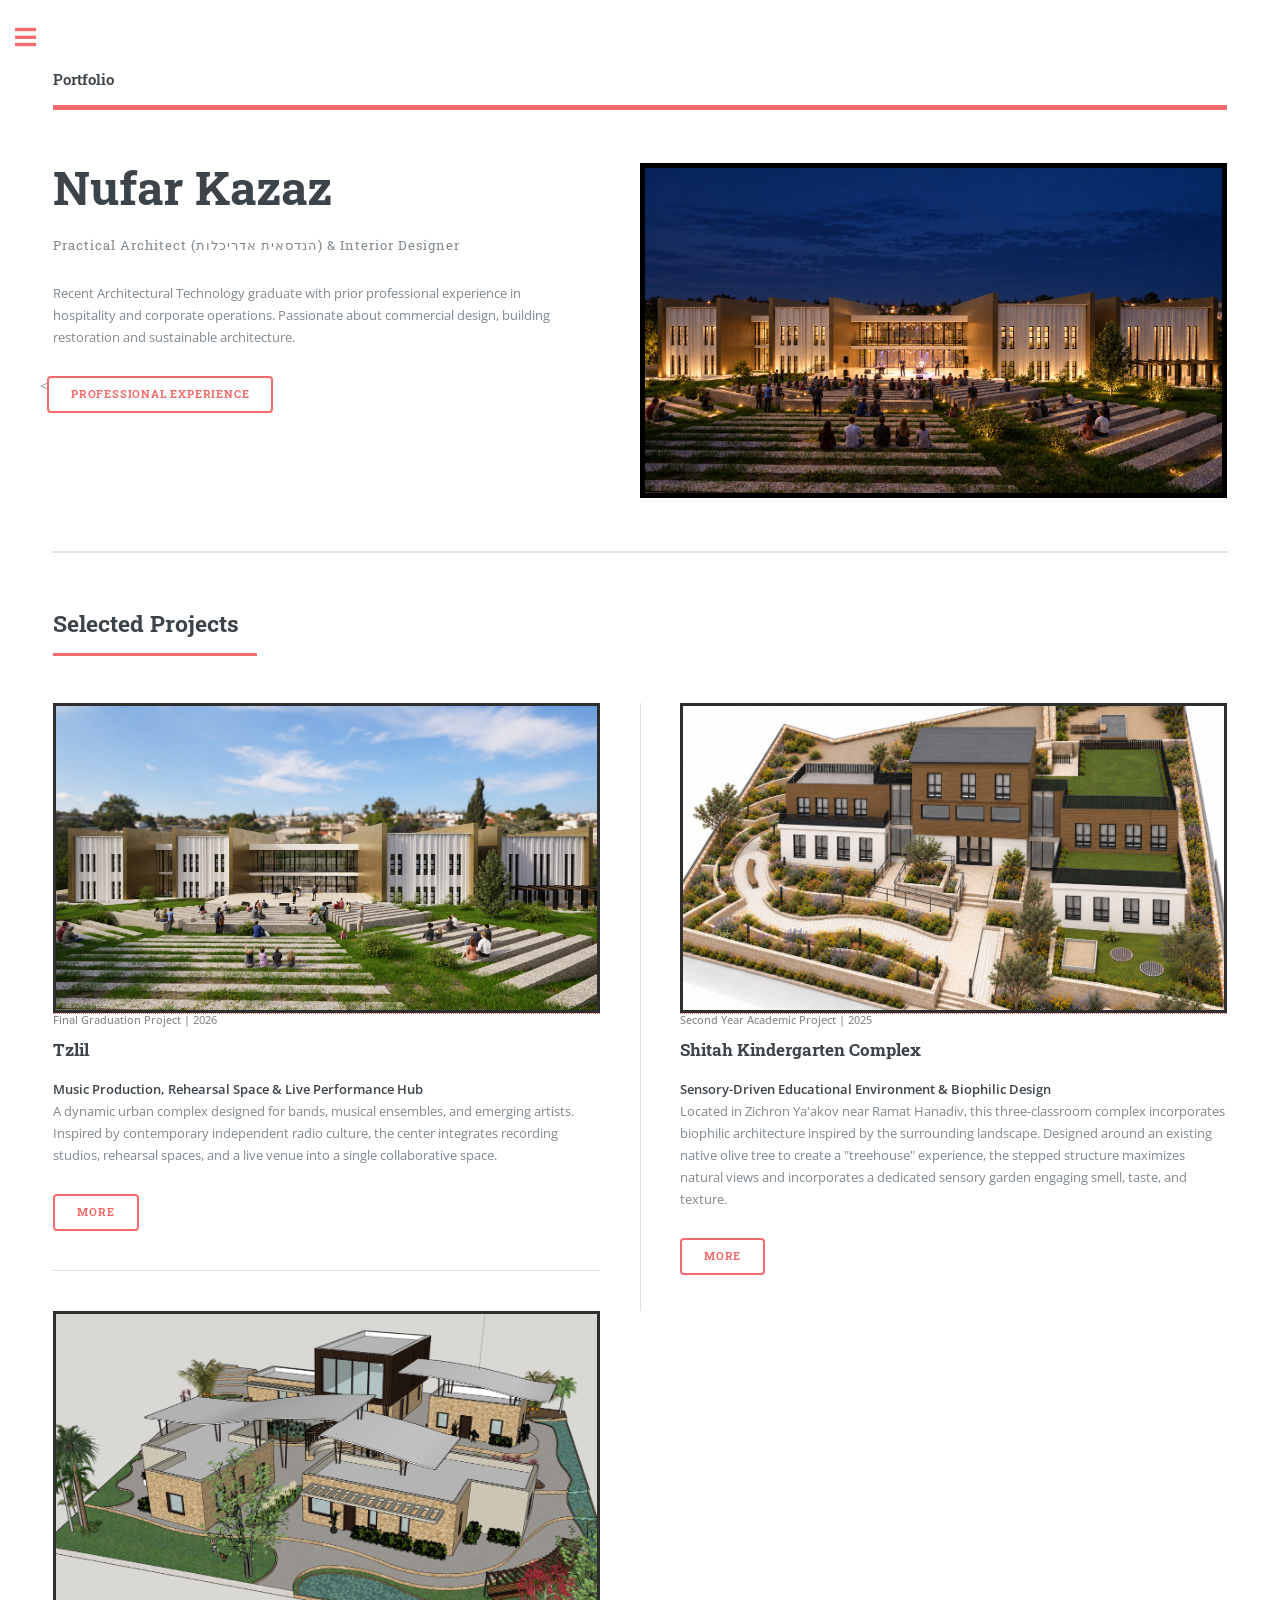
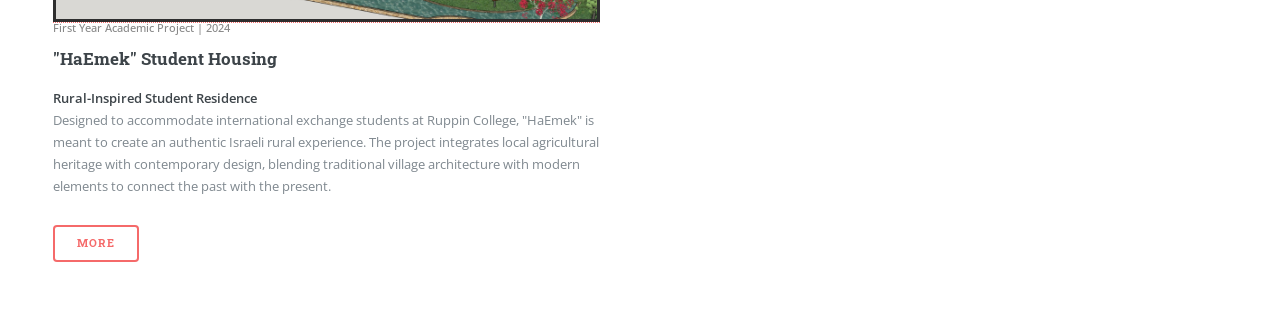
==== commit 39a490b7: "Restore index.html with original content" ====
--- a/index.html
+++ b/index.html
@@ -41,10 +41,9 @@
 										</header>
 										<p><p>Recent Architectural Technology graduate with prior professional experience in hospitality and corporate operations. Passionate about commercial design, building restoration and sustainable architecture.</p>
 										<ul class="actions">
+  <<ul class="actions">
   <li>
-    <a href="files/Nufar-Kazaz-CV.pdf" target="_blank" rel="noopener noreferrer" class="button big" id="cvButton">
-      Professional Experience
-    </a>
+    <a href="#" id="cvButton" class="button big">Professional Experience</a>
   </li>
 </ul>
 									</div>
@@ -155,24 +154,6 @@
 			<script src="assets/js/main.js"></script>
 
 <style>
-  #cvButton,
-  #cvButton:hover,
-  #cvButton:focus,
-  #cvButton:active {
-    display: inline-block !important;
-    background: transparent !important;
-    border: 1px solid rgba(255, 255, 255, 0.9) !important;
-    box-shadow: none !important;
-    color: #ffffff !important;
-    padding: 0 2.75rem !important;
-    height: 3.5rem !important;
-    line-height: 3.5rem !important;
-    font-size: 0.9rem !important;
-    text-decoration: none !important;
-    border-radius: 0 !important;
-    outline: none !important;
-  }
-
   .cv-modal {
     position: fixed;
     inset: 0;
@@ -194,7 +175,7 @@
     height: min(90vh, 900px);
     background: #fff;
     border-radius: 10px;
-    overflow: visible;
+    overflow: hidden;
     box-shadow: 0 20px 40px rgba(0, 0, 0, 0.25);
   }
 
@@ -202,7 +183,7 @@
     width: 100%;
     height: 100%;
     border: 0;
-    background: white;
+    background: #fff;
     border-radius: 10px;
   }
 
@@ -213,13 +194,11 @@
     z-index: 2;
     border: none;
     background: transparent;
-    color: #ffffff;
-    width: auto;
-    height: auto;
-    border-radius: 0;
+    color: #fff;
     font-size: 34px;
     line-height: 1;
     cursor: pointer;
+    border-radius: 0;
     padding: 0;
     box-shadow: none;
   }
@@ -227,7 +206,6 @@
   .cv-close:hover,
   .cv-close:focus {
     color: #f0f0f0;
-    background: transparent;
     outline: none;
   }
 </style>
@@ -241,31 +219,38 @@
 
 <script>
   (function () {
-    var modal = document.getElementById('cvModal');
-    var btn = document.getElementById('cvButton');
+    var cvButton = document.getElementById('cvButton');
+    var cvModal = document.getElementById('cvModal');
     var closeBtn = document.querySelector('.cv-close');
 
-    btn.addEventListener('click', function () {
-      modal.classList.add('open');
-      modal.setAttribute('aria-hidden', 'false');
-    });
-
-    closeBtn.addEventListener('click', function () {
-      modal.classList.remove('open');
-      modal.setAttribute('aria-hidden', 'true');
-    });
-
-    modal.addEventListener('click', function (event) {
-      if (event.target === modal) {
-        modal.classList.remove('open');
-        modal.setAttribute('aria-hidden', 'true');
-      }
-    });
+    if (cvButton) {
+      cvButton.addEventListener('click', function (event) {
+        event.preventDefault();
+        cvModal.classList.add('open');
+        cvModal.setAttribute('aria-hidden', 'false');
+      });
+    }
+
+    if (closeBtn) {
+      closeBtn.addEventListener('click', function () {
+        cvModal.classList.remove('open');
+        cvModal.setAttribute('aria-hidden', 'true');
+      });
+    }
+
+    if (cvModal) {
+      cvModal.addEventListener('click', function (event) {
+        if (event.target === cvModal) {
+          cvModal.classList.remove('open');
+          cvModal.setAttribute('aria-hidden', 'true');
+        }
+      });
+    }
 
     document.addEventListener('keydown', function (event) {
-      if (event.key === 'Escape') {
-        modal.classList.remove('open');
-        modal.setAttribute('aria-hidden', 'true');
+      if (event.key === 'Escape' && cvModal) {
+        cvModal.classList.remove('open');
+        cvModal.setAttribute('aria-hidden', 'true');
       }
     });
   }());
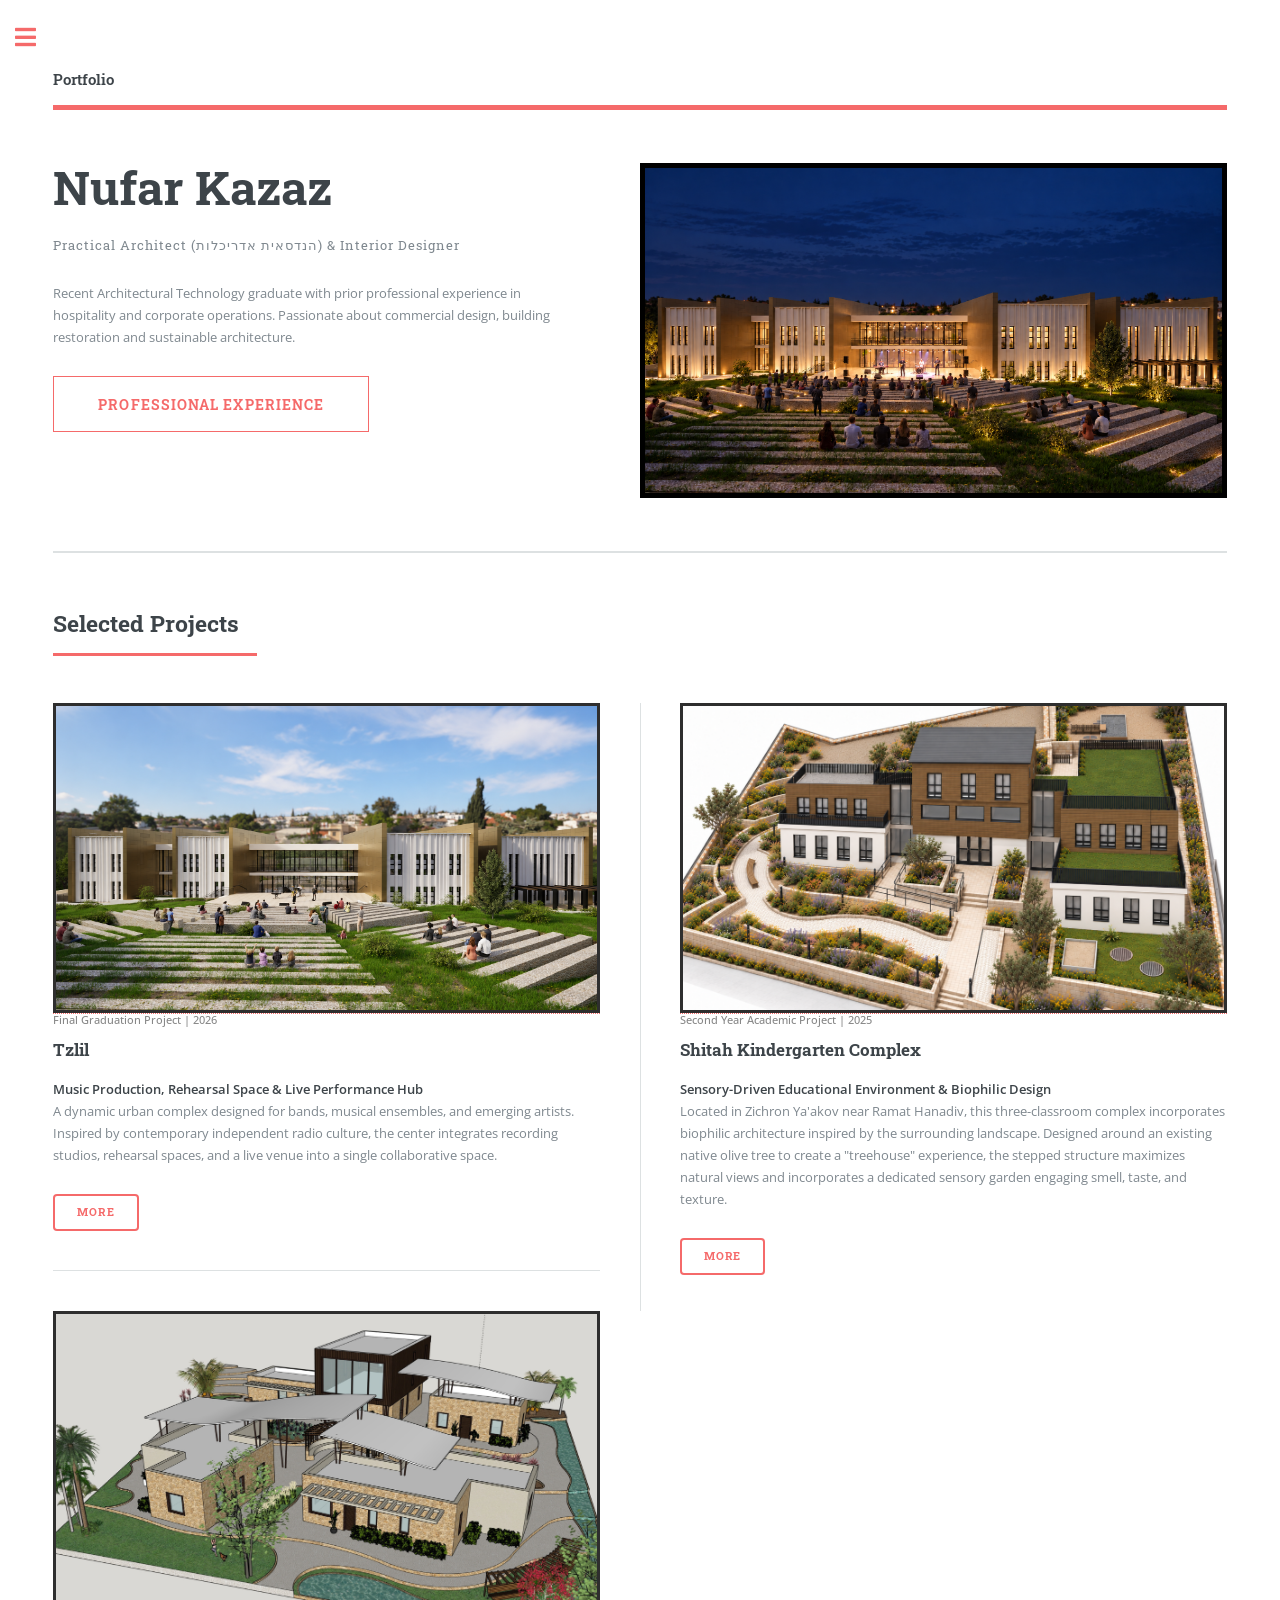
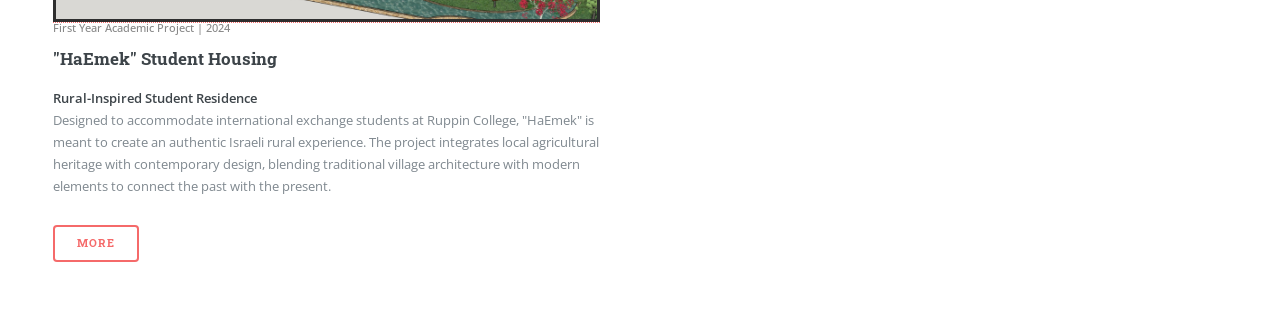
==== commit 316fc37b: "Refactor index.html for improved structure and styles" ====
--- a/index.html
+++ b/index.html
@@ -41,9 +41,8 @@
 										</header>
 										<p><p>Recent Architectural Technology graduate with prior professional experience in hospitality and corporate operations. Passionate about commercial design, building restoration and sustainable architecture.</p>
 										<ul class="actions">
-  <<ul class="actions">
   <li>
-    <a href="#" id="cvButton" class="button big">Professional Experience</a>
+    <a href="#" class="button big" id="cvButton">Professional Experience</a>
   </li>
 </ul>
 									</div>
@@ -154,6 +153,35 @@
 			<script src="assets/js/main.js"></script>
 
 <style>
+  #cvButton {
+    background: transparent !important;
+    border: 1px solid #f56a6a !important;
+    box-shadow: none !important;
+    color: #f56a6a !important;
+    padding: 0 2.75rem !important;
+    height: 3.5rem !important;
+    line-height: 3.5rem !important;
+    font-size: 0.9rem !important;
+    text-shadow: none !important;
+    text-decoration: none !important;
+    border-radius: 0 !important;
+    display: inline-block !important;
+    cursor: pointer !important;
+    appearance: none !important;
+    -webkit-appearance: none !important;
+    outline: none !important;
+  }
+
+  #cvButton:hover,
+  #cvButton:focus,
+  #cvButton:active {
+    background: transparent !important;
+    border-color: #f56a6a !important;
+    color: #f56a6a !important;
+    outline: none !important;
+    box-shadow: none !important;
+  }
+
   .cv-modal {
     position: fixed;
     inset: 0;
@@ -175,7 +203,7 @@
     height: min(90vh, 900px);
     background: #fff;
     border-radius: 10px;
-    overflow: hidden;
+    overflow: visible;
     box-shadow: 0 20px 40px rgba(0, 0, 0, 0.25);
   }
 
@@ -189,16 +217,18 @@
 
   .cv-close {
     position: absolute;
-    top: -28px;
+    top: -32px;
     right: -10px;
     z-index: 2;
     border: none;
     background: transparent;
     color: #fff;
+    width: auto;
+    height: auto;
+    border-radius: 0;
     font-size: 34px;
     line-height: 1;
     cursor: pointer;
-    border-radius: 0;
     padding: 0;
     box-shadow: none;
   }
@@ -207,6 +237,7 @@
   .cv-close:focus {
     color: #f0f0f0;
     outline: none;
+    background: transparent;
   }
 </style>
 
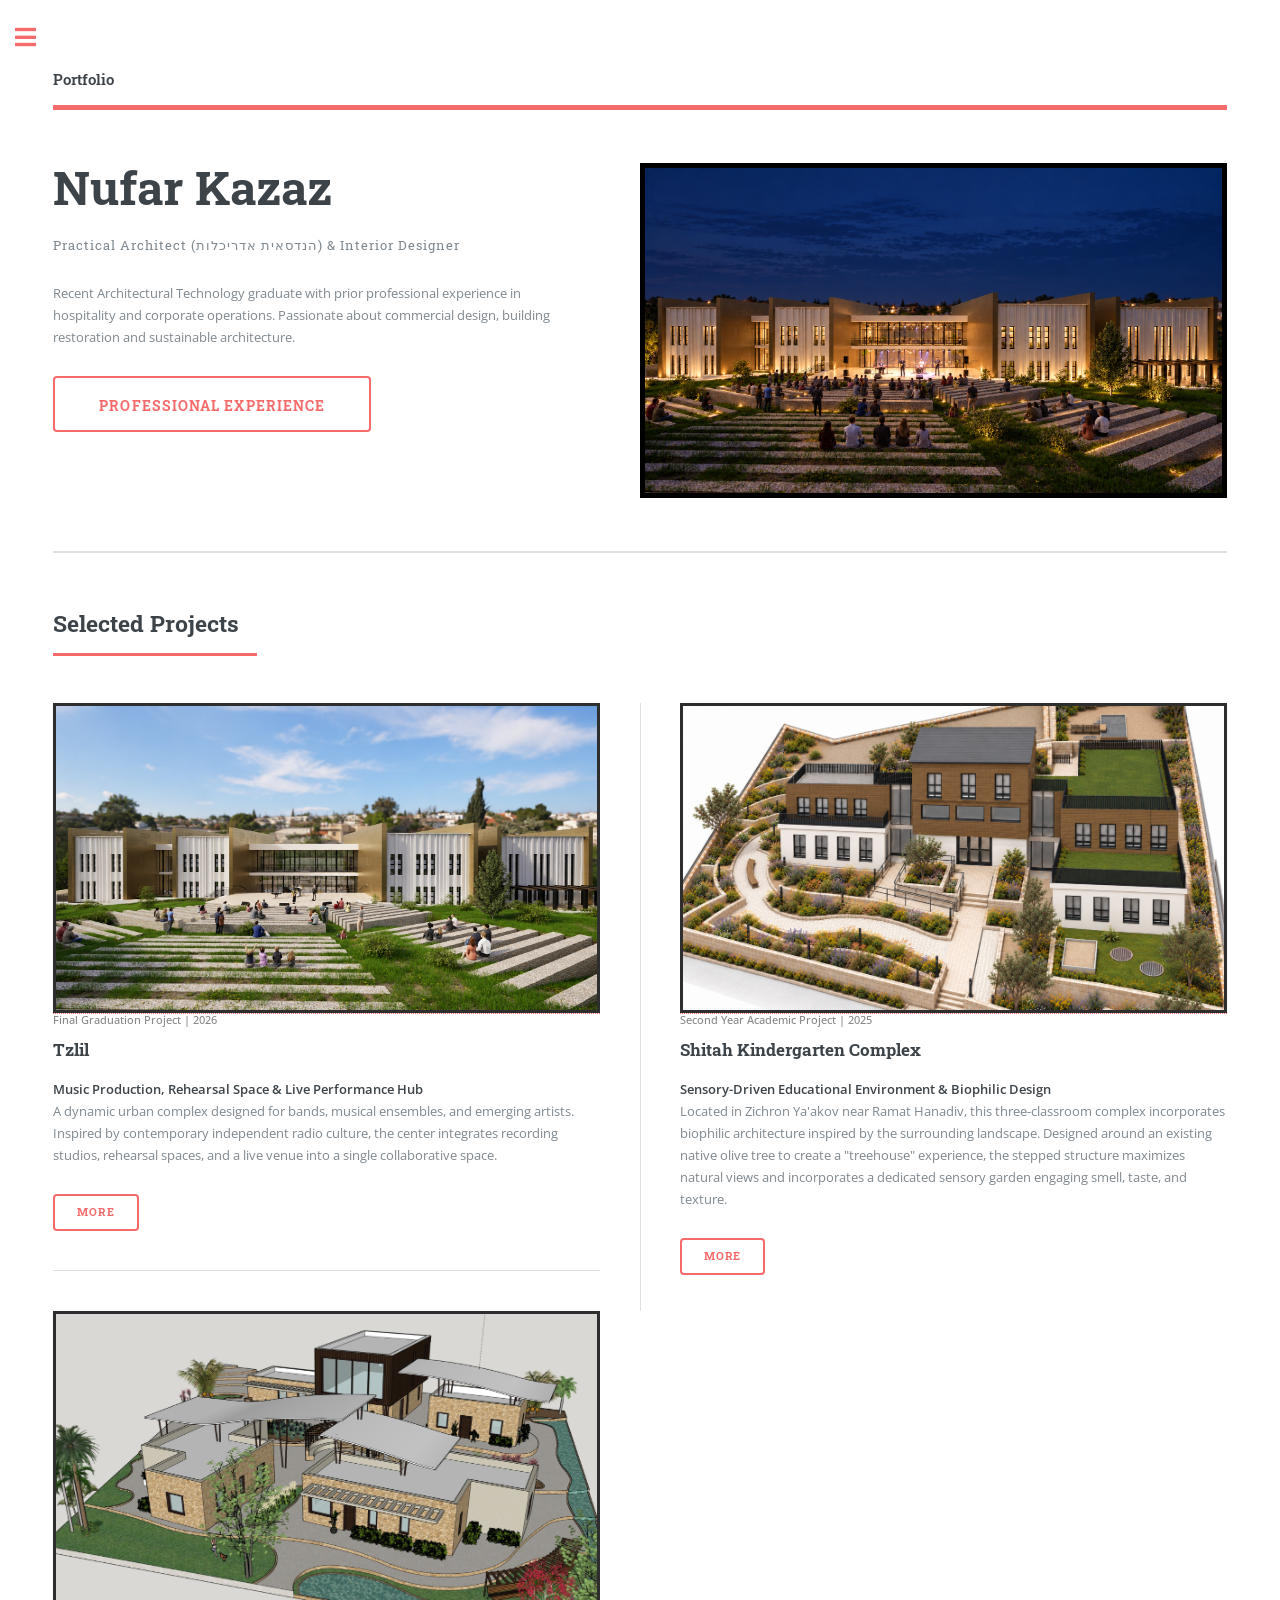
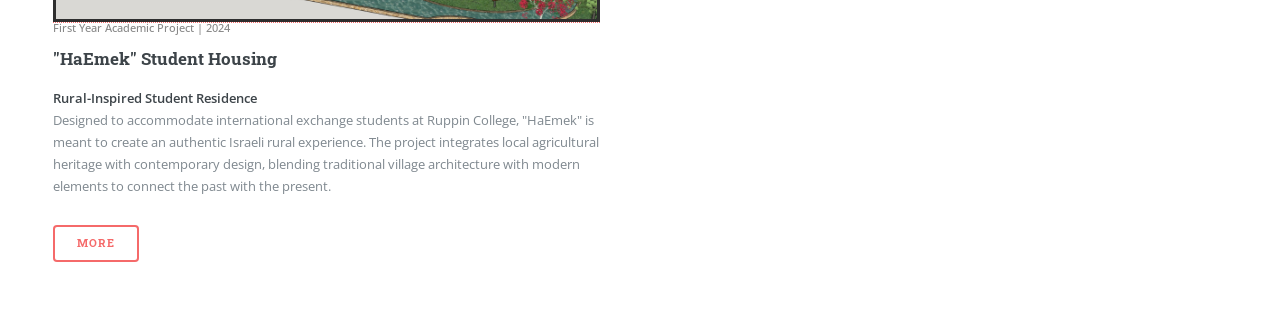
==== commit 82232eca: "Refactor index.html for improved structure and styling" ====
--- a/index.html
+++ b/index.html
@@ -153,35 +153,32 @@
 			<script src="assets/js/main.js"></script>
 
 <style>
-  #cvButton {
-    background: transparent !important;
-    border: 1px solid #f56a6a !important;
-    box-shadow: none !important;
-    color: #f56a6a !important;
-    padding: 0 2.75rem !important;
-    height: 3.5rem !important;
-    line-height: 3.5rem !important;
-    font-size: 0.9rem !important;
-    text-shadow: none !important;
-    text-decoration: none !important;
-    border-radius: 0 !important;
-    display: inline-block !important;
-    cursor: pointer !important;
-    appearance: none !important;
-    -webkit-appearance: none !important;
-    outline: none !important;
-  }
-
-  #cvButton:hover,
-  #cvButton:focus,
-  #cvButton:active {
-    background: transparent !important;
-    border-color: #f56a6a !important;
-    color: #f56a6a !important;
-    outline: none !important;
-    box-shadow: none !important;
-  }
-
+#cvButton {
+  background: transparent !important;
+  border: 2px solid #f56a6a !important;
+  border-radius: 4px !important;
+  box-shadow: none !important;
+  color: #f56a6a !important;
+  padding: 0 2.75rem !important;
+  height: 3.5rem !important;
+  line-height: 3.5rem !important;
+  font-size: 0.9rem !important;
+  text-decoration: none !important;
+  display: inline-block !important;
+  cursor: pointer !important;
+  outline: none !important;
+}
+
+#cvButton:hover,
+#cvButton:focus,
+#cvButton:active {
+  background: transparent !important;
+  border: 2px solid #f56a6a !important;
+  border-radius: 4px !important;
+  box-shadow: none !important;
+  color: #f56a6a !important;
+  outline: none !important;
+}
   .cv-modal {
     position: fixed;
     inset: 0;
